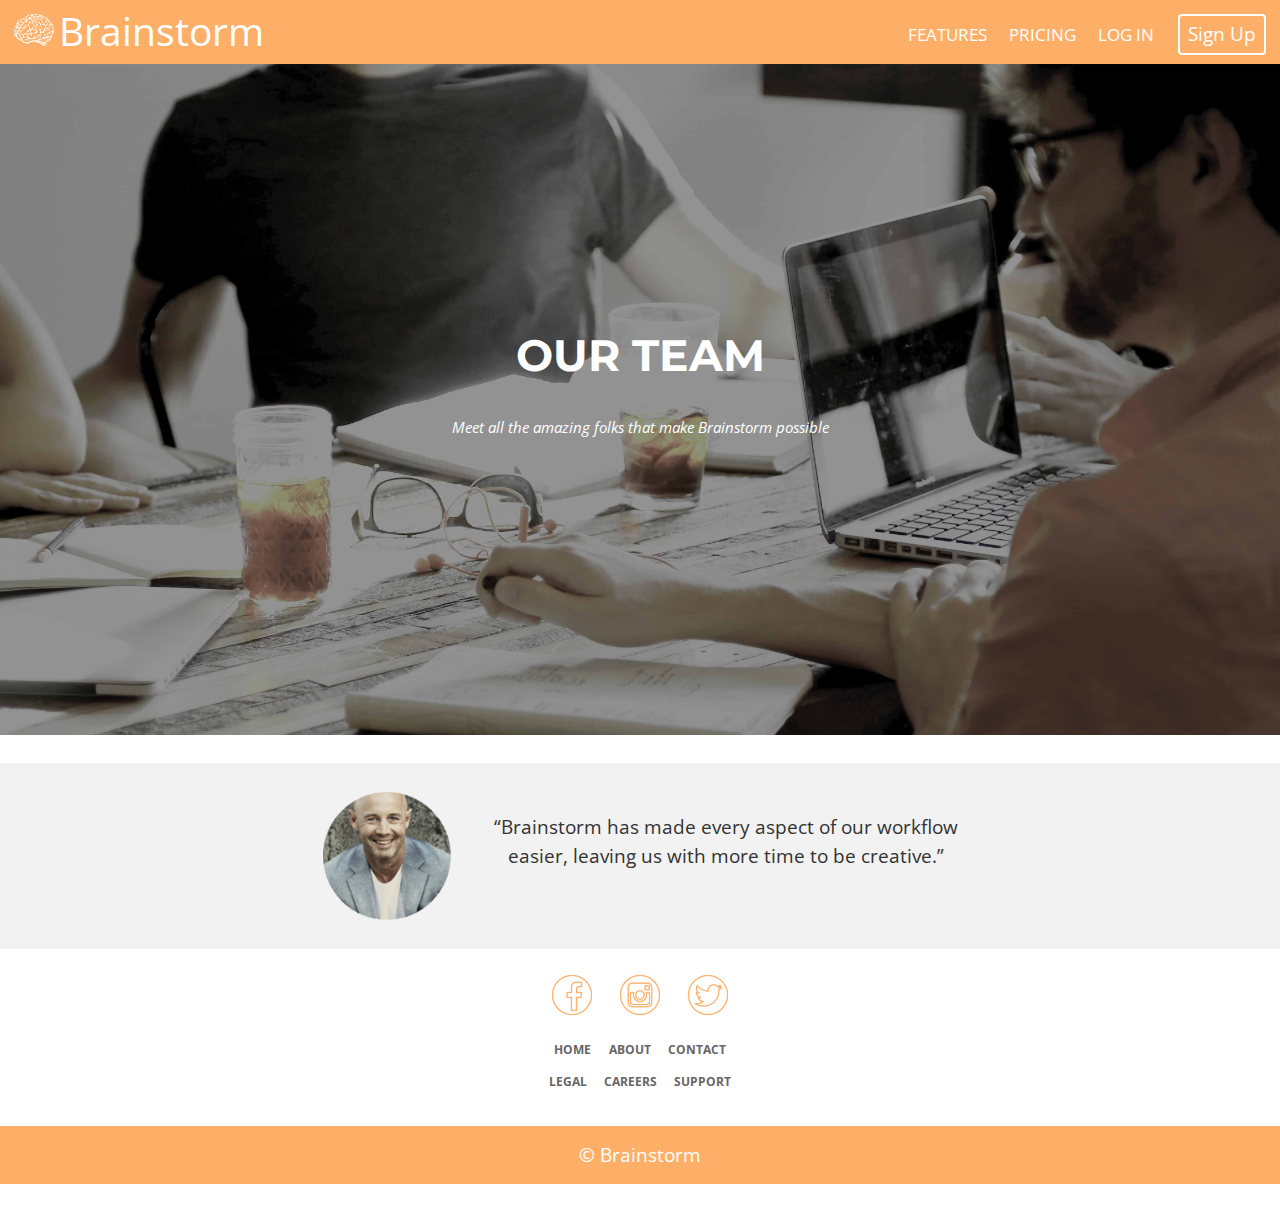
==== about.html @ bc257133 "Figured out the toggle nav finally" ====
<!DOCTYPE html>
<html lang="en-ca">
<head>
  <meta charset="utf-8">
  <title>Our Team</title>
  <meta name="handheldfriendly" content="true">
  <meta name="mobileoptimized" content="240">
  <meta name="viewport" content="width=device-width,initial-scale=1">
  <link href="css/modules.css" rel="stylesheet">
  <link href="css/grid.css" rel="stylesheet">
  <link href="css/type.css" rel="stylesheet">
  <link href="css/main.css" rel="stylesheet">
  <link href="https://fonts.googleapis.com/css?family=Montserrat:700|Open+Sans:400,400i,700" rel="stylesheet">
</head>
<body>

  <header>
    <div class="grid gutter-half headerbar">
      <div class="unit xs-1-2">
        <div class="pad-t-1-2 logowrapper">
          <a href="index.html"><img class="logo" src="images/logo.png" alt=""></a>
        </div>
        <p class="brain zetta pad-b-1-8"><a href="index.html">Brainstorm</a></p>
      </div>
      <div class="unit text-right xs-1-2">
        <nav class="nav-desk pad-t-1-2">
          <ul class="nav list-group-inline">
            <li class="milli"><a class="desk-a" href="tour.html">FEATURES</a></li>
            <li class="milli"><a class="desk-a" href="pricing">PRICING</a></li>
            <li class="milli"><a class="desk-a" href="log-in.html">LOG IN</a></li>
            <li><a class="btn signup-btn" href="sign-up.html">Sign Up</a></li>
          </ul>
        </nav>
        <nav class="nav-mobile">
          <input type="checkbox" class="nav-check" id="nav-check">
          <label class="nav-label pad-t-1-2 pad-b-1-2" for="nav-check">
            <img class="nav-open" src="images/toggle-icon.png" alt="Open Navigation">
            <img class="nav-close" src="images/toggle-close.png" alt="Close Navigation">
          </label>
          <ul class="nav list-group">
            <li class="milli"><a class="mobile-a island-quarter" href="tour.html">FEATURES</a></li>
            <li class="milli"><a class="mobile-a island-quarter" href="pricing.html">PRICING</a></li>
            <li class="milli"><a class="mobile-a island-quarter" href="about.html">ABOUT</a></li>
            <li class="milli"><a class="mobile-a island-quarter" href="sign-up.html">Sign Up</a></li>
          </ul>
        </nav>
      </div>
    </div>
    <div class="push relative">
      <img class="img-1 img-flex" src="images/banner-xsmall.jpg" alt="">
      <img class="img-2 img-flex" src="images/banner-small.jpg" alt="">
      <img class="img-3 img-flex" src="images/banner-medium.jpg" alt="">
      <img class="img-4 img-flex" src="images/banner-large.jpg" alt="">
      <img class="img-5 img-flex" src="images/banner-xlarge.jpg" alt="">
      <div class="absolute pin-c text-center">
        <h1 class="yotta">OUR TEAM</h1>
        <p class="micro value italic">Meet all the amazing folks that make Brainstorm possible</p>
      </div>
    </div>
  </header>

  <main class="grid grid- gutter">
  </main>

  <section>
    <div class="max-length push-half grid grid-middle">
      <div class="island text-center unit xs-1 s-1 m-1-4 l-1-4 xl-1-4">
        <i class="icon i-128"><img src="images/person-review-1.png" alt=""></i>
      </div>
      <div class="island-half text-center unit xs-1 s-1 m-3-4 l-3-4 xl-3-4">
        <p>“Brainstorm has made every aspect of our workflow easier, leaving us with more time to be creative.”</p>
      </div>
    </div>
  </section>

  <footer class="text-center">
    <div>
      <ul class="footer list-group-inline">
        <li>
          <a href="#"><img class="social" src="images/social-facebook.png" alt="Facebook"></a>
        </li>
        <li>
          <a href="#"><img class="social" src="images/social-instagram.png" alt="Instagram"></a>
        </li>
        <li>
          <a href="#"><img class="social" src="images/social-twitter.png" alt="Twitter"></a>
        </li>
      </ul>
    </div>
    <div class="push">
      <nav>
        <div class="text-center">
          <ul class="footer-nav list-group-inline">
            <li class="island-quarter bold">HOME</li>
            <li class="island-quarter bold">ABOUT</li>
            <li class="island-quarter bold">CONTACT</li>
          </ul>
        </div>
        <div class="text-center">
          <ul class="footer-nav list-group-inline">
            <li class="island-quarter bold">LEGAL</li>
            <li class="island-quarter bold">CAREERS</li>
            <li class="island-quarter bold">SUPPORT</li>
          </ul>
        </div>
      </nav>
    </div>
    <div class="footerbar">
      <p class="island-half text-center">© Brainstorm</p>
    </div>
  </footer>

</body>
</html>
---- css/modules.css ----
/*
 * Modulifier || Code released under the UNLICENSE
 * Code under other copyrights & licenses listed below.
 * https://modulifier.web-dev.tools/#responsive;images;list-group;embed;media-object;icons;hidden;positioning;nice-lists;forms;buttons;accessibility;print
 */

@-moz-viewport { width: device-width; scale: 1; }
@-ms-viewport { width: device-width; scale: 1; }
@-o-viewport { width: device-width; scale: 1; }
@-webkit-viewport { width: device-width; scale: 1; }
@viewport { width: device-width; scale: 1; }

html {
  box-sizing: border-box;
  -moz-text-size-adjust: 100%;
  -ms-text-size-adjust: 100%;
  -webkit-text-size-adjust: 100%;
  text-size-adjust: 100%;
}

*, *::before, *::after {
  box-sizing: inherit;
}

body {
  margin: 0;
}

article,
aside,
details,
figcaption,
figure,
footer,
header,
main,
menu,
nav,
section,
summary {
  display: block;
}

audio,
canvas,
progress,
video {
  display: inline-block;
  vertical-align: baseline;
}

template {
  display: none;
}

details {
  cursor: pointer;
}

audio:not([controls]) {
  display: none;
  height: 0;
}

a,
area,
button,
input,
label,
select,
textarea,
[tabindex] {
  -ms-touch-action: manipulation;
  touch-action: manipulation;
}

img {
  border: 0;
}

.img-flex {
  display: block;
  width: 100%;
}

svg {
  fill: currentColor;
}

svg:not(:root) {
  overflow: hidden;
}

svg.img-flex {
  width: 100%;
  height: 100%;
}

.image-replacement, .ir {
  overflow: hidden;
  direction: ltr;
  text-align: left;
  text-indent: 100%;
  white-space: nowrap;
}

.list-group, .list-group-inline, .list-group--inline {
  padding-left: 0;
  list-style-type: none;
}

.list-group > dd {
  margin-left: 0;
}

.list-group-inline::before,
.list-group-inline::after,
.list-group--inline::before,
.list-group--inline::after {
  content: "";
  display: table;
}

.list-group-inline::after,
.list-group--inline::after {
  clear: both;
}

.list-group-inline > li,
.list-group--inline > li {
  display: inline-block;
}

.list-group-inline > dt,
.list-group--inline > dt {
  clear: left;
  float: left;
  width: 11em;
}

.list-group-inline > dd,
.list-group--inline > dd {
  float: left;
  min-width: 12em;
}

.embed {
  margin-left: 0;
  margin-right: 0;
  overflow: hidden;
  position: relative;
  width: 100%;
}

.embed-1by1, .embed--1by1 {
  padding-top: 100%; /* Square */
}

.embed-4by3, .embed--4by3 {
  padding-top: 75%; /* Traditional TV/computer screens */
}

.embed-iso216, .embed--iso216 {
  padding-top: 70.92%; /* A-standard paper sizes */
}

.embed-3by2, .embed--3by2 {
  padding-top: 66.6%; /* Classic 35 mm film & most digital photos, landscape */
}

.embed-2by3, .embed--2by3 {
  padding-top: 150%; /* Classic 35 mm film & most digital photos, portrait */
}

.embed-golden, .embed--golden {
  padding-top: 61.8%; /* The Golden Ratio */
}

.embed-16by9, .embed--16by9 {
  padding-top: 56.25%; /* HD TV */
}

.embed-185by100, .embed--185by100 {
  padding-top: 54.05%; /* Common widescreen cinema */
}

.embed-24by10, .embed--24by10 {
  padding-top: 41.667%; /* Widescreen cinema: 2.4:1 */
}

.embed-3by1, .embed--3by1 {
  padding-top: 33.3333%; /* Panorama photos */
}

.embed-4by1, .embed--4by1 {
  padding-top: 25%; /* Polyvision */
}

.embed-5by1, .embed--5by1 {
  padding-top: 20%; /* Really wide... */
}

.embed-item, .to__item {
  min-height: 100%;
  left: 0;
  position: absolute;
  top: 0;
  width: 100%;
}

.media {
  overflow: hidden;
}

.media-img, .media__img {
  float: left;
}

.media-img-reversed, .media__img--reversed {
  float: right;
}

.media-img-stacked, .media__img--stacked {
  float: none;
}

.media-body, .media__body {
  overflow: hidden;
  min-width: 12em; /* Slightly less than 200px, responsiveness built in */
}

.icon {
  display: inline-block;
  position: relative;
  background: transparent none no-repeat center center;
  background-size: contain;
  vertical-align: middle;
}

.i-16, .i--16 {
  height: 16px;
  width: 16px;
}

.i-18, .i--18 {
  height: 18px;
  width: 18px;
}

.i-24, .i--24 {
  height: 24px;
  width: 24px;
}

.i-32, .i--32 {
  height: 32px;
  width: 32px;
}

.i-48, .i--48 {
  height: 48px;
  width: 48px;
}

.i-64, .i--64 {
  height: 64px;
  width: 64px;
}

.i-96, .i--96 {
  height: 96px;
  width: 96px;
}

.i-128, .i--128 {
  height: 128px;
  width: 128px;
}

.i-192, .i--192 {
  height: 192px;
  width: 192px;
}

.i-256, .i--256 {
  height: 256px;
  width: 256px;
}

.icon img,
.icon svg {
  left: 0;
  height: 100%;
  position: absolute;
  top: 0;
  width: 100%;
  fill: currentColor;
}

.icon-label {
  vertical-align: middle;
}

.icon-link,
.icon-link:focus,
.icon-link:hover {
  text-decoration: none;
}

[hidden], .hidden {
  /* stylelint-disable declaration-no-important */
  display: none !important;
  visibility: hidden !important;
  /* stylelint-enable */
}

.visually-hidden {
  height: 1px;
  margin: -1px;
  overflow: hidden;
  padding: 0;
  position: absolute;
  width: 1px;
  border: 0;
  clip: rect(0 0 0 0);
}

.visually-hidden.focusable:active, .visually-hidden.focusable:focus {
  height: auto;
  margin: 0;
  overflow: visible;
  position: static;
  width: auto;
  clip: auto;
}

.invisible {
  visibility: hidden;
}

.chop,
.crop {
  overflow: hidden;
}

.truncate {
  max-width: 100%;
  overflow: hidden;
  width: 100%;
  text-overflow: ellipsis;
  white-space: nowrap;
}

.scrollable {
  max-width: 100%;
  overflow-x: auto;
  overflow-y: hidden;
  -webkit-overflow-scrolling: touch;
}

.clearfix::after {
  content: " ";
  display: block;
  clear: both;
}

.left {
  float: left;
}

.right {
  float: right;
}

.center-text,
.center-flow {
  text-align: center;
}

.center-block {
  margin-left: auto;
  margin-right: auto;
}

.no-auto-margins,
.not-centered {
  margin-left: 0;
  margin-right: 0;
}

.center-content,
.center-content-vertical,
.center-contents,
.center-contents-vertical {
  display: -webkit-flex;
  display: -ms-flexbox;
  display: flex;
  -webkit-justify-content: center;
  -ms-flex-pack: center;
  justify-content: center;
  -webkit-align-items: center;
  -ms-flex-align: center;
  align-items: center;
  -webkit-align-content: center;
  -ms-flex-line-pack: center;
  align-content: center;
  -webkit-flex-direction: column wrap;
  -ms-flex-direction: column wrap;
  flex-flow: column wrap;
}

.center-content-horizontal,
.center-contents-horizontal {
  display: -webkit-flex;
  display: -ms-flexbox;
  display: flex;
  -webkit-justify-content: center;
  -ms-flex-pack: center;
  justify-content: center;
  -webkit-align-items: center;
  -ms-flex-align: center;
  align-items: center;
  -webkit-align-content: center;
  -ms-flex-line-pack: center;
  align-content: center;
  -webkit-flex-direction: row wrap;
  -ms-flex-direction: row wrap;
  flex-flow: row wrap;
}

.inline {
  display: inline;
}

.block {
  display: block;
}

.inline-block, .ib {
  display: inline-block;
}

.valign-top {
  vertical-align: top;
}

.valign-bottom {
  vertical-align: bottom;
}

.valign-middle {
  vertical-align: middle;
}

.fixed {
  position: fixed;
}

.relative {
  position: relative;
}

[class*="pin-"],
.absolute {
  position: absolute;
}

.static {
  position: static;
}

.zindex-1 {
  z-index: 1;
}

.zindex-2 {
  z-index: 2;
}

.zindex-3 {
  z-index: 3;
}

.zindex-1000 {
  z-index: 1000;
}

.pin-top-left,
.pin-left-top,
.pin-tl,
.pin-lt {
  top: 0;
  left: 0;
}

.pin-top-right,
.pin-right-top,
.pin-tr,
.pin-rt {
  top: 0;
  right: 0;
}

.pin-bottom-left,
.pin-left-bottom,
.pin-bl,
.pin-lb {
  bottom: 0;
  left: 0;
}

.pin-bottom-right,
.pin-right-bottom,
.pin-br,
.pin-rb {
  bottom: 0;
  right: 0;
}

.pin-top-center,
.pin-center-top,
.pin-tc,
.pin-ct {
  left: 50%;
  top: 0;
  transform: translateX(-50%);
}

.pin-bottom-center,
.pin-center-bottom,
.pin-bc,
.pin-cb {
  bottom: 0;
  left: 50%;
  transform: translateX(-50%);
}

.pin-center-left,
.pin-left-center,
.pin-cl,
.pin-lc {
  left: 0;
  top: 50%;
  transform: translateY(-50%);
}

.pin-center-right,
.pin-right-center,
.pin-cr,
.pin-rc {
  right: 0;
  top: 50%;
  transform: translateY(-50%);
}

.pin-center, .pin-c {
  left: 50%;
  top: 50%;
  transform: translate(-50%, -50%);
}

.width-quarter, .w-1-4 {
  width: 25%;
}

.width-half, .w-1-2 {
  width: 50%;
}

.width-full, .w-1 {
  width: 100%;
}

.height-quarter, .h-1-4 {
  height: 25%;
}

.height-half, .h-1-2 {
  height: 50%;
}

.height-full, .h-1 {
  height: 100%;
}

ul {
  list-style-type: none;
}

ul > li::before {
  content: "·";
  float: left;
  margin-left: -1.6em;
  width: 1.3em;
  text-align: right;
}

ol {
  counter-reset: ol-simple-numbers;
  list-style-type: none;
}

ol > li::before {
  float: left;
  margin-left: -1.6em;
  width: 1.3em;
  counter-increment: ol-simple-numbers;
  content: counter(ol-simple-numbers);
  text-align: right;
}

.list-group > li::before,
.list-group-inline > li::before,
.list-group--inline > li::before {
  content: none;
}

/* stylelint-disable no-descending-specificity */

/*
 * (c) Nicolas Gallagher and Jonathan Neal of Normalize.css || MIT License
 *     https://necolas.github.io/normalize.css/
 */

button,
input,
optgroup,
select,
textarea {
  color: inherit;
  font: inherit;
  margin: 0;
}

button,
input {
  overflow: visible;
}

button,
select {
  text-transform: none;
}

button,
html [type="button"],
[type="reset"],
[type="submit"] {
  -webkit-appearance: button;
  cursor: pointer;
}

button[disabled],
html input[disabled] {
  cursor: default;
}

button::-moz-focus-inner,
input::-moz-focus-inner {
  border: 0;
  padding: 0;
}

[type="checkbox"],
[type="radio"] {
  opacity: 0;
  position: absolute;
  height: 1px;
  width: 1px;
}

[type="number"]::-webkit-inner-spin-button,
[type="number"]::-webkit-outer-spin-button {
  height: auto;
}

[type="search"]::-webkit-search-cancel-button,
[type="search"]::-webkit-search-decoration {
  -webkit-appearance: none;
}

fieldset {
  padding-left: 0;
  padding-right: 0;

  border: 0;
  border-top: 2px solid #666;
}

legend {
  color: inherit;
  display: table;
  max-width: 100%;
  padding: 0 .3em 0 0;
  white-space: normal;

  border: 0;

  font-weight: bold;
}

optgroup {
  font-weight: bold;
}

::-webkit-input-placeholder {
  color: inherit;
  opacity: .54;
}

::-webkit-file-upload-button {
  -webkit-appearance: button;
  font: inherit;
}

/* End Normalize.css code */

label,
.label-block {
  display: block;
  cursor: pointer;
}

[type="checkbox"] + label,
[type="radio"] + label,
.label-inline {
  display: inline-block;
}

input:not([type]),
[type="text"],
[type="number"],
[type="search"],
[type="url"],
[type="email"],
[type="password"],
[type="tel"],
[type="datetime-local"],
[type="month"],
[type="week"],
[type="date"],
[type="time"],
[type="range"],
select,
textarea {
  -moz-appearance: none;
  -webkit-appearance: none;
  appearance: none;
}

input,
textarea {
  display: block;
  width: 100%;

  background-color: #fff;
  border: 2px solid #666;
  border-radius: 0;

  vertical-align: middle;
}

label {
  vertical-align: middle;
}

textarea {
  max-width: 100%;
  min-height: 4em;
  overflow: auto;
}

[type="color"] {
  display: inline-block;
  width: 2em;
}

select {
  display: block;
  width: 100%;

  background-image: url("data:image/svg+xml,%3Csvg xmlns='http://www.w3.org/2000/svg' width='256' height='256' viewBox='0 0 256 256'%3E%3Cpath fill='none' stroke='%23000' stroke-miterlimit='10' stroke-width='70' d='M36.3 82.1l91.9 91.8 91.5-91.8'/%3E%3C/svg%3E");
  background-repeat: no-repeat;
  background-position: calc(100% - .4em) center;
  background-size: 18px auto;
  background-color: #fff;
  border: 2px solid #666;
  border-radius: 0;
}

[type="checkbox"] + label::before {
  content: " ";
  display: inline-block;
  height: 1.8em;
  margin-right: .3em;
  position: relative;
  vertical-align: middle;
  top: -.1em;
  width: 1.8em;

  background-color: #fff;
  background-size: cover;
  border: 2px solid #666;

  line-height: inherit;
}

[type="checkbox"]:checked + label::before {
  background-image: url("data:image/svg+xml,%3Csvg xmlns='http://www.w3.org/2000/svg' width='256' height='256' viewBox='0 0 256 256'%3E%3Cpath fill='none' stroke='%23000' stroke-miterlimit='10' stroke-width='50' d='M49.9 130.1l50.8 50.7L206.1 75.2'/%3E%3C/svg%3E");
}

[type="checkbox"]:focus + label::before {
  outline: 3px solid #000;
  z-index: 1000;
}

[type="radio"] + label::before {
  content: " ";
  display: inline-block;
  height: 1.8em;
  margin-right: .3em;
  position: relative;
  vertical-align: middle;
  top: -.1em;
  width: 1.8em;

  background-color: #fff;
  background-size: cover;
  border: 2px solid #666;
  border-radius: 50%;

  line-height: inherit;
}

[type="radio"]:checked + label::before {
  background-image: url("data:image/svg+xml,%3Csvg xmlns='http://www.w3.org/2000/svg' width='256' height='256' viewBox='0 0 256 256'%3E%3Ccircle cx='128' cy='128' r='70.4'/%3E%3C/svg%3E");
}

[type="radio"]:focus + label::before,
[type="radio"] + label:focus::before {
  box-shadow: 0 0 0 3px #000;
  z-index: 1000;
}

[type="range"] {
  border: 0;
  background-color: #fff;
}

[type="range"]::-webkit-slider-runnable-track {
  height: 6px;

  -webkit-appearance: none;
  appearance: none;
  background-color: #ccc;
  border: 0;
  border-radius: 3px;
}

[type="range"]:active::-webkit-slider-runnable-track {
  background-color: #ccc;
}

[type="range"]::-moz-range-track {
  height: 6px;

  -moz-appearance: none;
  appearance: none;
  background-color: #ccc;
  border: 0;
  border-radius: 3px;
}

[type="range"]:active::-moz-range-track {
  background-color: #ccc;
}

[type="range"]::-ms-track {
  height: 6px;

  -ms-appearance: none;
  appearance: none;
  background-color: #ccc;
  border: 0;
  border-radius: 3px;
}

[type="range"]:active::-ms-track {
  background-color: #ccc;
}

[type="range"]::-webkit-slider-thumb {
  margin-top: -4px;
  height: 16px;
  width: 16px;

  -webkit-appearance: none;
  appearance: none;
  background-color: #000;
  border: none;
  border-radius: 50%;
}

[type="range"]:hover::-webkit-slider-thumb {
  background-color: #000;
}

[type="range"]:active::-webkit-slider-thumb {
  background-color: #000;
}

[type="range"]::-moz-range-thumb {
  margin-top: -4px;
  height: 16px;
  width: 16px;

  -webkit-appearance: none;
  appearance: none;
  background-color: #000;
  border: none;
  border-radius: 50%;
}

[type="range"]:hover::-moz-range-thumb {
  background-color: #000;
}

[type="range"]:active::-moz-range-thumb {
  background-color: #000;
}

[type="range"]::-ms-thumb {
  margin-top: -4px;
  height: 16px;
  width: 16px;

  -webkit-appearance: none;
  appearance: none;
  background-color: #000;
  border: none;
  border-radius: 50%;
}

[type="range"]:hover::-ms-thumb {
  background-color: #000;
}

[type="range"]:active::-ms-thumb {
  background-color: #000;
}

[type="checkbox"].hide-custom-input + label::before,
[type="checkbox"] + .hide-custom-input::before,
[type="radio"].hide-custom-input + label::before,
[type="radio"] + .hide-custom-input::before {
  content: none;
  display: none;
}

/* stylelint-enable */

.link-box {
  display: block;
  text-decoration: none;
}

button,
.btn {
  cursor: pointer;
  display: inline-block;
  margin: 0;
  overflow: visible;
  padding: .375em .75em .42em;
  -webkit-appearance: none;
  -moz-appearance: none;
  appearance: none;
  background-color: #333;
  border-radius: 4px;
  border: 3px solid #333;
  color: #fff;
  font: inherit;
  text-decoration: none;
  text-transform: none;
}

button::-moz-focus-inner {
  border: 0;
  padding: 0;
}

button:focus,
button:hover,
.btn:focus,
.btn:hover {
  background-color: #000;
  border-color: #000;
  color: #fff;
}

button[disabled] {
  cursor: default;
}

.btn-light, .btn--light {
  background-color: #e2e2e2;
  border-color: #e2e2e2;
  color: #000;
}

.btn-light:focus,
.btn-light:hover,
.btn--light:focus,
.btn--light:hover {
  background-color: #666;
  border-color: #666;
  color: #fff;
}

.btn-ghost,
.btn--ghost {
  background-color: transparent;
  border-color: #333;
  color: #000;
}

.btn-ghost:focus,
.btn-ghost:hover,
.btn--ghost:focus,
.btn--ghost:hover {
  background-color: #e2e2e2;
  border-color: #000;
  color: #000;
}

.btn-link {
  display: inline;
  padding: 0;
  background-color: transparent;
  border-radius: 0;
  border: 0;
  color: inherit;
}

.btn-link:focus,
.btn-link:hover {
  background-color: transparent;
  color: inherit;
}

a:hover, a:active {
  outline: none;
}

a:focus,
[tabindex="0"]:focus,
details:focus,
summary:focus,
input:focus,
textarea:focus,
button:focus,
select:focus {
  outline: 3px solid #000;
  outline-offset: 0;
}

a:focus, [tabindex="0"]:focus {
  outline-offset: 3px;
}

.skip-links {
  margin: 0;
  padding: 0;
  list-style-type: none;
}

.skip-links > li::before {
  content: none; /* Remove the bullets if nice lists is selected */
}

.skip-links a,
.skip-links button {
  padding: .5em .75em;
  position: absolute;
  top: -10em;
  z-index: 10000; /* To make sure they're always on top */
  background-color: #000;
  border: 0;
  color: #fff;
  font-size: 1.125rem;
  font-weight: bold;
  text-decoration: none;
}

.skip-links a:focus,
.skip-links button:focus {
  outline-offset: 3px;
  top: 0;
}

[aria-busy="true"] {
  cursor: progress;
}

[aria-controls] {
  cursor: pointer;
}

[aria-disabled] {
  cursor: default;
}

.print-only {
  display: none;
  visibility: hidden;
}

@media print {

  .no-print {
    display: none;
    visibility: hidden;
  }

  .print-only {
    display: block;
    visibility: visible;
  }

  /*
   * (c) HTML5 Boilerplate || MIT License
   *     https://html5boilerplate.com/
   */

  /* stylelint-disable declaration-no-important */

  *, *::before, *::after, *::first-letter, *::first-line {
    background: none transparent !important;
    color: #000 !important;
    box-shadow: none !important;
    text-shadow: none !important;
  }

  /* stylelint-enable */

  a, a:visited {
    text-decoration: underline;
  }

  a[href]::after {
    content: " (" attr(href) ")";
  }

  abbr[title]::after {
    content: " (" attr(title) ")";
  }

  a[href^="#"]::after,
  a[href^="javascript:"]::after {
    content: "";
  }

  pre, blockquote {
    page-break-inside: avoid;
  }

  thead {
    display: table-header-group;
  }

  tr, img {
    page-break-inside: avoid;
  }

  p, h1, h2, h3, h4, h5, h6 {
    orphans: 3;
    widows: 3;
  }

  h1, h2, h3, h4, h5, h6 {
    page-break-after: avoid;
  }

  /* End HTML5 Boilerplate code */
}
---- css/grid.css ----
/*
  Gridifier || Code released under the UNLICENSE
  https://gridifier.web-dev.tools/#xs,4,0,0,0;s,4,25,0,0;m,4,38,1,1;l,4,60,1,1;xl,4,6020,1,1
*/

.grid {
  margin: 0;
  padding: 0;
  letter-spacing: -.31em;
  text-rendering: optimizeSpeed;
  display: -webkit-flex;
  display: -ms-flexbox;
  display: flex;
  -webkit-flex-flow: row wrap;
  -ms-flex-flow: row wrap;
  flex-flow: row wrap;
}

.grid-bottom {
  -webkit-align-items: flex-end;
  -ms-align-items: flex-end;
  align-items: flex-end;
}

.grid-middle {
  -webkit-align-items: center;
  -ms-align-items: center;
  align-items: center;
}

.grid-stretch {
  -webkit-align-items: stretch;
  -ms-align-items: stretch;
  align-items: stretch;
}

.opera-only :-o-prefocus,
.grid {
  word-spacing: -.43em;
}

.unit {
  letter-spacing: normal;
  text-rendering: auto;
  vertical-align: top;
  word-spacing: normal;
  display: inline-block;
  visibility: visible;
}

.grid-bottom .unit {
  vertical-align: bottom;
}

.grid-middle .unit {
  vertical-align: middle;
}

[class*="unit-push-"],
[class*="unit-pull-"] {
  position: relative;
}

.unit-xs-hidden {
  display: none;
  visibility: hidden;
}

.unit-xs-centered {
  margin: 0 auto;
}

.unit-xs-1,
.xs-1 {
  display: block;
  visibility: visible;
  width: 100%;
}

.unit-xs-1-2,
.xs-1-2 {
  width: 50%;
}

.unit-xs-1-3,
.xs-1-3 {
  width: 33.3333%;
}

.unit-xs-2-3,
.xs-2-3 {
  width: 66.6667%;
}

.unit-xs-1-4,
.xs-1-4 {
  width: 25%;
}

.unit-xs-3-4,
.xs-3-4 {
  width: 75%;
}

.unit-xs-1-2,
.xs-1-2,
.unit-xs-1-3,
.xs-1-3,
.unit-xs-2-3,
.xs-2-3,
.unit-xs-1-4,
.xs-1-4,
.unit-xs-3-4,
.xs-3-4 {
  display: inline-block;
  visibility: visible;
}

@media only screen and (min-width: 25em) {

  .unit-s-hidden {
    display: none;
    visibility: hidden;
  }

  .unit-s-centered {
    margin: 0 auto;
  }

  .unit-s-1,
  .s-1 {
    display: block;
    visibility: visible;
    width: 100%;
  }

  .unit-s-1-2,
  .s-1-2 {
    width: 50%;
  }

  .unit-s-1-3,
  .s-1-3 {
    width: 33.3333%;
  }

  .unit-s-2-3,
  .s-2-3 {
    width: 66.6667%;
  }

  .unit-s-1-4,
  .s-1-4 {
    width: 25%;
  }

  .unit-s-3-4,
  .s-3-4 {
    width: 75%;
  }

  .unit-s-1-2,
  .s-1-2,
  .unit-s-1-3,
  .s-1-3,
  .unit-s-2-3,
  .s-2-3,
  .unit-s-1-4,
  .s-1-4,
  .unit-s-3-4,
  .s-3-4 {
    display: inline-block;
    visibility: visible;
  }

}

@media only screen and (min-width: 38em) {

  .unit-m-hidden {
    display: none;
    visibility: hidden;
  }

  .unit-m-centered {
    margin: 0 auto;
  }

  .unit-m-1,
  .m-1 {
    display: block;
    visibility: visible;
    width: 100%;
  }

  .unit-offset-m-0 {
    margin-left: 0;
  }

  .unit-push-m-0,
  .unit-pull-m-0 {
    left: 0;
  }

  .unit-m-1-2,
  .m-1-2 {
    width: 50%;
  }

  .unit-offset-m-1-2 {
    margin-left: 50%;
  }

  .unit-push-m-1-2 {
    left: 50%;
  }

  .unit-pull-m-1-2 {
    left: -50%;
  }

  .unit-m-1-3,
  .m-1-3 {
    width: 33.3333%;
  }

  .unit-offset-m-1-3 {
    margin-left: 33.3333%;
  }

  .unit-push-m-1-3 {
    left: 33.3333%;
  }

  .unit-pull-m-1-3 {
    left: -33.3333%;
  }

  .unit-m-2-3,
  .m-2-3 {
    width: 66.6667%;
  }

  .unit-offset-m-2-3 {
    margin-left: 66.6667%;
  }

  .unit-push-m-2-3 {
    left: 66.6667%;
  }

  .unit-pull-m-2-3 {
    left: -66.6667%;
  }

  .unit-m-1-4,
  .m-1-4 {
    width: 25%;
  }

  .unit-offset-m-1-4 {
    margin-left: 25%;
  }

  .unit-push-m-1-4 {
    left: 25%;
  }

  .unit-pull-m-1-4 {
    left: -25%;
  }

  .unit-m-3-4,
  .m-3-4 {
    width: 75%;
  }

  .unit-offset-m-3-4 {
    margin-left: 75%;
  }

  .unit-push-m-3-4 {
    left: 75%;
  }

  .unit-pull-m-3-4 {
    left: -75%;
  }

  .unit-m-1-2,
  .m-1-2,
  .unit-m-1-3,
  .m-1-3,
  .unit-m-2-3,
  .m-2-3,
  .unit-m-1-4,
  .m-1-4,
  .unit-m-3-4,
  .m-3-4 {
    display: inline-block;
    visibility: visible;
  }

}

@media only screen and (min-width: 60em) {

  .unit-l-hidden {
    display: none;
    visibility: hidden;
  }

  .unit-l-centered {
    margin: 0 auto;
  }

  .unit-l-1,
  .l-1 {
    display: block;
    visibility: visible;
    width: 100%;
  }

  .unit-offset-l-0 {
    margin-left: 0;
  }

  .unit-push-l-0,
  .unit-pull-l-0 {
    left: 0;
  }

  .unit-l-1-2,
  .l-1-2 {
    width: 50%;
  }

  .unit-offset-l-1-2 {
    margin-left: 50%;
  }

  .unit-push-l-1-2 {
    left: 50%;
  }

  .unit-pull-l-1-2 {
    left: -50%;
  }

  .unit-l-1-3,
  .l-1-3 {
    width: 33.3333%;
  }

  .unit-offset-l-1-3 {
    margin-left: 33.3333%;
  }

  .unit-push-l-1-3 {
    left: 33.3333%;
  }

  .unit-pull-l-1-3 {
    left: -33.3333%;
  }

  .unit-l-2-3,
  .l-2-3 {
    width: 66.6667%;
  }

  .unit-offset-l-2-3 {
    margin-left: 66.6667%;
  }

  .unit-push-l-2-3 {
    left: 66.6667%;
  }

  .unit-pull-l-2-3 {
    left: -66.6667%;
  }

  .unit-l-1-4,
  .l-1-4 {
    width: 25%;
  }

  .unit-offset-l-1-4 {
    margin-left: 25%;
  }

  .unit-push-l-1-4 {
    left: 25%;
  }

  .unit-pull-l-1-4 {
    left: -25%;
  }

  .unit-l-3-4,
  .l-3-4 {
    width: 75%;
  }

  .unit-offset-l-3-4 {
    margin-left: 75%;
  }

  .unit-push-l-3-4 {
    left: 75%;
  }

  .unit-pull-l-3-4 {
    left: -75%;
  }

  .unit-l-1-2,
  .l-1-2,
  .unit-l-1-3,
  .l-1-3,
  .unit-l-2-3,
  .l-2-3,
  .unit-l-1-4,
  .l-1-4,
  .unit-l-3-4,
  .l-3-4 {
    display: inline-block;
    visibility: visible;
  }

}

@media only screen and (min-width: 6020em) {

  .unit-xl-hidden {
    display: none;
    visibility: hidden;
  }

  .unit-xl-centered {
    margin: 0 auto;
  }

  .unit-xl-1,
  .xl-1 {
    display: block;
    visibility: visible;
    width: 100%;
  }

  .unit-offset-xl-0 {
    margin-left: 0;
  }

  .unit-push-xl-0,
  .unit-pull-xl-0 {
    left: 0;
  }

  .unit-xl-1-2,
  .xl-1-2 {
    width: 50%;
  }

  .unit-offset-xl-1-2 {
    margin-left: 50%;
  }

  .unit-push-xl-1-2 {
    left: 50%;
  }

  .unit-pull-xl-1-2 {
    left: -50%;
  }

  .unit-xl-1-3,
  .xl-1-3 {
    width: 33.3333%;
  }

  .unit-offset-xl-1-3 {
    margin-left: 33.3333%;
  }

  .unit-push-xl-1-3 {
    left: 33.3333%;
  }

  .unit-pull-xl-1-3 {
    left: -33.3333%;
  }

  .unit-xl-2-3,
  .xl-2-3 {
    width: 66.6667%;
  }

  .unit-offset-xl-2-3 {
    margin-left: 66.6667%;
  }

  .unit-push-xl-2-3 {
    left: 66.6667%;
  }

  .unit-pull-xl-2-3 {
    left: -66.6667%;
  }

  .unit-xl-1-4,
  .xl-1-4 {
    width: 25%;
  }

  .unit-offset-xl-1-4 {
    margin-left: 25%;
  }

  .unit-push-xl-1-4 {
    left: 25%;
  }

  .unit-pull-xl-1-4 {
    left: -25%;
  }

  .unit-xl-3-4,
  .xl-3-4 {
    width: 75%;
  }

  .unit-offset-xl-3-4 {
    margin-left: 75%;
  }

  .unit-push-xl-3-4 {
    left: 75%;
  }

  .unit-pull-xl-3-4 {
    left: -75%;
  }

  .unit-xl-1-2,
  .xl-1-2,
  .unit-xl-1-3,
  .xl-1-3,
  .unit-xl-2-3,
  .xl-2-3,
  .unit-xl-1-4,
  .xl-1-4,
  .unit-xl-3-4,
  .xl-3-4 {
    display: inline-block;
    visibility: visible;
  }

}

.unit-content-distribute,
.content-distribute {
  display: -ms-flexbox;
  display: -webkit-flex;
  display: flex;
  -ms-flex-direction: column;
  -webkit-flex-direction: column;
  flex-direction: column;
  -ms-flex-pack: justify;
  -webkit-justify-content: space-between;
  justify-content: space-between;
}

.unit-content-center,
.unit-content-center-vertical {
  display: -webkit-flex;
  display: -ms-flexbox;
  display: flex;
  -webkit-justify-content: center;
  -ms-flex-pack: center;
  justify-content: center;
  -webkit-align-items: center;
  -ms-flex-align: center;
  align-items: center;
  -webkit-align-content: center;
  -ms-flex-line-pack: center;
  align-content: center;
  -webkit-flex-direction: column wrap;
  -ms-flex-direction: column wrap;
  flex-flow: column wrap;
}

.unit-content-center-horizontal {
  display: -webkit-flex;
  display: -ms-flexbox;
  display: flex;
  -webkit-justify-content: center;
  -ms-flex-pack: center;
  justify-content: center;
  -webkit-align-items: center;
  -ms-flex-align: center;
  align-items: center;
  -webkit-align-content: center;
  -ms-flex-line-pack: center;
  align-content: center;
  -webkit-flex-direction: row wrap;
  -ms-flex-direction: row wrap;
  flex-flow: row wrap;
}

.content-fill,
.content-stretch {
  -ms-flex-grow: 2;
  -webkit-flex-grow: 2;
  flex-grow: 2;
  max-width: 100%; /* @bugfix: IE 10, 11 */
}

.content-shrink {
  -ms-align-self: center;
  -webkit-align-self: center;
  align-self: center;
}
---- css/type.css ----
/*
  Typografier || Code released under the UNLICENSE
  https://typografier.web-dev.tools/#0,100,1.3,1.067,0;38,110,1.4,1.125,1;60,120,1.5,1.125,1;90,130,1.5,1.125,1
*/

html {
  font-size: 100%;
  line-height: 1.3;
}

a {
  background-color: transparent;
  -webkit-text-decoration-skip: objects;
}

sub,
sup {
  font-size: 75%;
  line-height: 1px;
  position: relative;
  vertical-align: baseline;
}

sup {
  top: -.5em;
}

sub {
  bottom: -.25em;
}

pre,
code,
kbd,
samp {
  font-size: 100%;
}

abbr[title] {
  border-bottom: none;
  text-decoration: underline;
  text-decoration: underline dotted;
}

b,
strong {
  font-weight: bold;
}

dfn,
caption {
  font-style: italic;
}

hr {
  border: 0;
  border-top: 2px solid #000;
  height: 0;
}

table {
  border-collapse: collapse;
  border-spacing: 0;
  width: 100%;
  table-layout: fixed;
}

caption {
  text-align: left;
}

th,
td {
  border-bottom: 1px solid #000;
  text-align: left;
  vertical-align: top;
}

thead th {
  vertical-align: bottom;

  border-bottom-width: 2px;
}

.text-left {
  text-align: left;
}

.text-right {
  text-align: right;
}

.text-center {
  text-align: center;
}

.normal {
  font-weight: normal;
  font-style: normal;
}

.not-bold {
  font-weight: normal;
}

.not-italic {
  font-style: normal;
}

.bold {
  font-weight: bold;
}

.italic {
  font-style: italic;
}

.text-upper {
  text-transform: uppercase;
}

.text-lower {
  text-transform: lowercase;
}

.wrapper {
  margin-left: auto;
  margin-right: auto;
  max-width: 52em;
  width: 100%;
}

.wrapper-no-center {
  max-width: 52em;
  width: 100%;
}

.max-length {
  margin-left: auto;
  margin-right: auto;
  max-width: 36em;
  width: 100%;
}

.max-length-no-center {
  max-width: 36em;
  width: 100%;
}

h1,
h2,
h3,
h4,
h5,
h6,
p,
ul,
ol,
dl,
dd,
figure,
blockquote,
details,
hr,
fieldset,
pre,
table,
caption {
  margin: 0 0 1.3rem;
}

.yotta {
  font-size: 1.5745rem;
  line-height: 2.275rem;
}

.zetta {
  font-size: 1.4757rem;
  line-height: 1.95rem;
}

h1,
.exa {
  font-size: 1.383rem;
  line-height: 1.95rem;
}

h2,
.peta {
  font-size: 1.2962rem;
  line-height: 1.95rem;
}

h3,
.tera {
  font-size: 1.2148rem;
  line-height: 1.625rem;
}

h4,
.giga {
  font-size: 1.1385rem;
  line-height: 1.625rem;
}

h5,
.mega {
  font-size: 1.067rem;
  line-height: 1.625rem;
}

h6,
.kilo,
input,
textarea {
  font-size: 1rem;
  line-height: 1.3rem;
}

small,
.milli {
  font-size: .9372rem;
  line-height: 1.3rem;
}

.micro {
  font-size: .8784rem;
  line-height: 1.3rem;
}

ul {
  padding-left: 1em;
}

ol {
  padding-left: 1.6em;
}

input,
option,
select {
  height: calc(1.3rem + .1625rem + .1625rem);
}

[type="color"] {
  width: calc(1.3rem + .1625rem + .1625rem);
}

[type="checkbox"],
[type="radio"] {
  display: inline-block;
  height: auto;
  width: auto;
}

.push {
  margin-bottom: 1.3rem;
}

.push-none,
.push-0 {
  margin-bottom: 0;
}

.push-double,
.push-2 {
  margin-bottom: 2.6rem;
}

.push-half,
.push-1-2 {
  margin-bottom: .65rem;
}

.push-quarter,
.push-1-4 {
  margin-bottom: .325rem;
}

.push-eighth,
.push-1-8 {
  margin-bottom: .1625rem;
}

.push-right-eighth,
.push-r-1-8 {
  margin-right: .1625rem;
}

.push-right-quarter,
.push-r-1-4 {
  margin-right: .325rem;
}

.push-right-half,
.push-r-1-2 {
  margin-right: .65rem;
}

.push-right,
.push-r {
  margin-right: 1.3rem;
}

.pad-top,
.pad-t {
  padding-top: 1.3rem;
}

.pad-bottom,
.pad-b {
  padding-bottom: 1.3rem;
}

.pad-top-double,
.pad-t-2 {
  padding-top: 2.6rem;
}

.pad-bottom-double,
.pad-b-2 {
  padding-bottom: 2.6rem;
}

.pad-top-half,
.pad-t-1-2 {
  padding-top: .65rem;
}

.pad-bottom-half,
.pad-b-1-2 {
  padding-bottom: .65rem;
}

.pad-top-quarter,
.pad-t-1-4 {
  padding-top: .325rem;
}

.pad-bottom-quarter,
.pad-b-1-4 {
  padding-bottom: .325rem;
}

.pad-top-eighth,
.pad-t-1-8 {
  padding-top: .1625rem;
}

.pad-bottom-eighth,
.pad-b-1-8 {
  padding-bottom: .1625rem;
}

.island {
  padding: 1.3rem;
}

.island-double,
.island-2 {
  padding: 2.6rem;
}

.island-half,
.island-1-2 {
  padding: .65rem;
}

.island-quarter,
.island-1-4,
td,
table th {
  padding: .325rem;
}

.island-eighth,
.island-1-8,
input,
textarea {
  padding: .1625rem;
}

.gutter {
  padding-left: 1.3rem;
  padding-right: 1.3rem;
}

.gutter-double,
.gutter-2 {
  padding-left: 2.6rem;
  padding-right: 2.6rem;
}

.gutter-half,
.gutter-1-2 {
  padding-left: .65rem;
  padding-right: .65rem;
}

.gutter-quarter,
.gutter-1-4,
caption {
  padding-left: .325rem;
  padding-right: .325rem;
}

.gutter-eighth,
.gutter-1-8 {
  padding-left: .1625rem;
  padding-right: .1625rem;
}

select {
  padding: 0 .1625rem;
}

fieldset {
  padding: .325rem 0;

  border: 0;
  border-top: 2px solid #000;
}

legend {
  padding-right: .325rem;
}

@media only screen and (min-width: 38em) {

  html {
    font-size: 110%;
    line-height: 1.4;
  }

  h1,
  h2,
  h3,
  h4,
  h5,
  h6,
  p,
  ul,
  ol,
  dl,
  dd,
  figure,
  blockquote,
  details,
  hr,
  fieldset,
  pre,
  table,
  caption {
    margin: 0 0 1.4rem;
  }

  .yotta {
    font-size: 2.2807rem;
    line-height: 3.15rem;
  }

  .zetta {
    font-size: 2.0273rem;
    line-height: 2.8rem;
  }

  h1,
  .exa {
    font-size: 1.802rem;
    line-height: 2.45rem;
  }

  h2,
  .peta {
    font-size: 1.6018rem;
    line-height: 2.1rem;
  }

  h3,
  .tera {
    font-size: 1.4238rem;
    line-height: 2.1rem;
  }

  h4,
  .giga {
    font-size: 1.2656rem;
    line-height: 1.75rem;
  }

  h5,
  .mega {
    font-size: 1.125rem;
    line-height: 1.75rem;
  }

  h6,
  .kilo,
  input,
  textarea {
    font-size: 1rem;
    line-height: 1.4rem;
  }

  small,
  .milli {
    font-size: .8889rem;
    line-height: 1.4rem;
  }

  .micro {
    font-size: .7901rem;
    line-height: 1.4rem;
  }

  ul,
  ol {
    padding-left: 0;
  }

  ul ul,
  ol ul {
    padding-left: 1em;
  }

  ol ol,
  ul ol {
    padding-left: 1.6em;
  }

  .hang-punc {
    float: left;
    margin-left: -1.4em;
    text-align: right;
    width: 1.3em;
  }

  table {
    margin-left: -.35rem;
    margin-right: -.35rem;
    width: calc(100% + .35rem + .35rem);
  }

  input,
  option,
  select {
    height: calc(1.4rem + .175rem + .175rem);
  }

  [type="color"] {
    width: calc(1.4rem + .175rem + .175rem);
  }

  [type="checkbox"],
  [type="radio"] {
    display: inline-block;
    height: auto;
    width: auto;
  }

  .push {
    margin-bottom: 1.4rem;
  }

  .push-none,
  .push-0 {
    margin-bottom: 0;
  }

  .push-double,
  .push-2 {
    margin-bottom: 2.8rem;
  }

  .push-half,
  .push-1-2 {
    margin-bottom: .7rem;
  }

  .push-quarter,
  .push-1-4 {
    margin-bottom: .35rem;
  }

  .push-eighth,
  .push-1-8 {
    margin-bottom: .175rem;
  }

  .push-right-eighth,
  .push-r-1-8 {
    margin-right: .175rem;
  }

  .push-right-quarter,
  .push-r-1-4 {
    margin-right: .35rem;
  }

  .push-right-half,
  .push-r-1-2 {
    margin-right: .7rem;
  }

  .push-right,
  .push-r {
    margin-right: 1.4rem;
  }

  .pad-top,
  .pad-t {
    padding-top: 1.4rem;
  }

  .pad-bottom,
  .pad-b {
    padding-bottom: 1.4rem;
  }

  .pad-top-double,
  .pad-t-2 {
    padding-top: 2.8rem;
  }

  .pad-bottom-double,
  .pad-b-2 {
    padding-bottom: 2.8rem;
  }

  .pad-top-half,
  .pad-t-1-2 {
    padding-top: .7rem;
  }

  .pad-bottom-half,
  .pad-b-1-2 {
    padding-bottom: .7rem;
  }

  .pad-top-quarter,
  .pad-t-1-4 {
    padding-top: .35rem;
  }

  .pad-bottom-quarter,
  .pad-b-1-4 {
    padding-bottom: .35rem;
  }

  .pad-top-eighth,
  .pad-t-1-8 {
    padding-top: .175rem;
  }

  .pad-bottom-eighth,
  .pad-b-1-8 {
    padding-bottom: .175rem;
  }

  .island {
    padding: 1.4rem;
  }

  .island-double,
  .island-2 {
    padding: 2.8rem;
  }

  .island-half,
  .island-1-2 {
    padding: .7rem;
  }

  .island-quarter,
  .island-1-4,
  td,
  table th {
    padding: .35rem;
  }

  .island-eighth,
  .island-1-8,
  input,
  textarea {
    padding: .175rem;
  }

  .gutter {
    padding-left: 1.4rem;
    padding-right: 1.4rem;
  }

  .gutter-double,
  .gutter-2 {
    padding-left: 2.8rem;
    padding-right: 2.8rem;
  }

  .gutter-half,
  .gutter-1-2 {
    padding-left: .7rem;
    padding-right: .7rem;
  }

  .gutter-quarter,
  .gutter-1-4,
  caption {
    padding-left: .35rem;
    padding-right: .35rem;
  }

  .gutter-eighth,
  .gutter-1-8 {
    padding-left: .175rem;
    padding-right: .175rem;
  }

  select {
    padding: 0 .175rem;
  }

  fieldset {
    padding: .35rem 0;

    border: 0;
    border-top: 2px solid #000;
  }

  legend {
    padding-right: .35rem;
  }

}

@media only screen and (min-width: 60em) {

  html {
    font-size: 120%;
    line-height: 1.5;
  }

  h1,
  h2,
  h3,
  h4,
  h5,
  h6,
  p,
  ul,
  ol,
  dl,
  dd,
  figure,
  blockquote,
  details,
  hr,
  fieldset,
  pre,
  table,
  caption {
    margin: 0 0 1.5rem;
  }

  .yotta {
    font-size: 2.2807rem;
    line-height: 3rem;
  }

  .zetta {
    font-size: 2.0273rem;
    line-height: 3rem;
  }

  h1,
  .exa {
    font-size: 1.802rem;
    line-height: 2.625rem;
  }

  h2,
  .peta {
    font-size: 1.6018rem;
    line-height: 2.25rem;
  }

  h3,
  .tera {
    font-size: 1.4238rem;
    line-height: 1.875rem;
  }

  h4,
  .giga {
    font-size: 1.2656rem;
    line-height: 1.875rem;
  }

  h5,
  .mega {
    font-size: 1.125rem;
    line-height: 1.5rem;
  }

  h6,
  .kilo,
  input,
  textarea {
    font-size: 1rem;
    line-height: 1.5rem;
  }

  small,
  .milli {
    font-size: .8889rem;
    line-height: 1.5rem;
  }

  .micro {
    font-size: .7901rem;
    line-height: 1.5rem;
  }

  ul,
  ol {
    padding-left: 0;
  }

  ul ul,
  ol ul {
    padding-left: 1em;
  }

  ol ol,
  ul ol {
    padding-left: 1.6em;
  }

  .hang-punc {
    float: left;
    margin-left: -1.4em;
    text-align: right;
    width: 1.3em;
  }

  table {
    margin-left: -.375rem;
    margin-right: -.375rem;
    width: calc(100% + .375rem + .375rem);
  }

  input,
  option,
  select {
    height: calc(1.5rem + .1875rem + .1875rem);
  }

  [type="color"] {
    width: calc(1.5rem + .1875rem + .1875rem);
  }

  [type="checkbox"],
  [type="radio"] {
    display: inline-block;
    height: auto;
    width: auto;
  }

  .push {
    margin-bottom: 1.5rem;
  }

  .push-none,
  .push-0 {
    margin-bottom: 0;
  }

  .push-double,
  .push-2 {
    margin-bottom: 3rem;
  }

  .push-half,
  .push-1-2 {
    margin-bottom: .75rem;
  }

  .push-quarter,
  .push-1-4 {
    margin-bottom: .375rem;
  }

  .push-eighth,
  .push-1-8 {
    margin-bottom: .1875rem;
  }

  .push-right-eighth,
  .push-r-1-8 {
    margin-right: .1875rem;
  }

  .push-right-quarter,
  .push-r-1-4 {
    margin-right: .375rem;
  }

  .push-right-half,
  .push-r-1-2 {
    margin-right: .75rem;
  }

  .push-right,
  .push-r {
    margin-right: 1.5rem;
  }

  .pad-top,
  .pad-t {
    padding-top: 1.5rem;
  }

  .pad-bottom,
  .pad-b {
    padding-bottom: 1.5rem;
  }

  .pad-top-double,
  .pad-t-2 {
    padding-top: 3rem;
  }

  .pad-bottom-double,
  .pad-b-2 {
    padding-bottom: 3rem;
  }

  .pad-top-half,
  .pad-t-1-2 {
    padding-top: .75rem;
  }

  .pad-bottom-half,
  .pad-b-1-2 {
    padding-bottom: .75rem;
  }

  .pad-top-quarter,
  .pad-t-1-4 {
    padding-top: .375rem;
  }

  .pad-bottom-quarter,
  .pad-b-1-4 {
    padding-bottom: .375rem;
  }

  .pad-top-eighth,
  .pad-t-1-8 {
    padding-top: .1875rem;
  }

  .pad-bottom-eighth,
  .pad-b-1-8 {
    padding-bottom: .1875rem;
  }

  .island {
    padding: 1.5rem;
  }

  .island-double,
  .island-2 {
    padding: 3rem;
  }

  .island-half,
  .island-1-2 {
    padding: .75rem;
  }

  .island-quarter,
  .island-1-4,
  td,
  table th {
    padding: .375rem;
  }

  .island-eighth,
  .island-1-8,
  input,
  textarea {
    padding: .1875rem;
  }

  .gutter {
    padding-left: 1.5rem;
    padding-right: 1.5rem;
  }

  .gutter-double,
  .gutter-2 {
    padding-left: 3rem;
    padding-right: 3rem;
  }

  .gutter-half,
  .gutter-1-2 {
    padding-left: .75rem;
    padding-right: .75rem;
  }

  .gutter-quarter,
  .gutter-1-4,
  caption {
    padding-left: .375rem;
    padding-right: .375rem;
  }

  .gutter-eighth,
  .gutter-1-8 {
    padding-left: .1875rem;
    padding-right: .1875rem;
  }

  select {
    padding: 0 .1875rem;
  }

  fieldset {
    padding: .375rem 0;

    border: 0;
    border-top: 2px solid #000;
  }

  legend {
    padding-right: .375rem;
  }

}

@media only screen and (min-width: 90em) {

  html {
    font-size: 130%;
    line-height: 1.5;
  }

  h1,
  h2,
  h3,
  h4,
  h5,
  h6,
  p,
  ul,
  ol,
  dl,
  dd,
  figure,
  blockquote,
  details,
  hr,
  fieldset,
  pre,
  table,
  caption {
    margin: 0 0 1.5rem;
  }

  .yotta {
    font-size: 2.2807rem;
    line-height: 3rem;
  }

  .zetta {
    font-size: 2.0273rem;
    line-height: 3rem;
  }

  h1,
  .exa {
    font-size: 1.802rem;
    line-height: 2.625rem;
  }

  h2,
  .peta {
    font-size: 1.6018rem;
    line-height: 2.25rem;
  }

  h3,
  .tera {
    font-size: 1.4238rem;
    line-height: 1.875rem;
  }

  h4,
  .giga {
    font-size: 1.2656rem;
    line-height: 1.875rem;
  }

  h5,
  .mega {
    font-size: 1.125rem;
    line-height: 1.5rem;
  }

  h6,
  .kilo,
  input,
  textarea {
    font-size: 1rem;
    line-height: 1.5rem;
  }

  small,
  .milli {
    font-size: .8889rem;
    line-height: 1.5rem;
  }

  .micro {
    font-size: .7901rem;
    line-height: 1.5rem;
  }

  ul,
  ol {
    padding-left: 0;
  }

  ul ul,
  ol ul {
    padding-left: 1em;
  }

  ol ol,
  ul ol {
    padding-left: 1.6em;
  }

  .hang-punc {
    float: left;
    margin-left: -1.4em;
    text-align: right;
    width: 1.3em;
  }

  table {
    margin-left: -.375rem;
    margin-right: -.375rem;
    width: calc(100% + .375rem + .375rem);
  }

  input,
  option,
  select {
    height: calc(1.5rem + .1875rem + .1875rem);
  }

  [type="color"] {
    width: calc(1.5rem + .1875rem + .1875rem);
  }

  [type="checkbox"],
  [type="radio"] {
    display: inline-block;
    height: auto;
    width: auto;
  }

  .push {
    margin-bottom: 1.5rem;
  }

  .push-none,
  .push-0 {
    margin-bottom: 0;
  }

  .push-double,
  .push-2 {
    margin-bottom: 3rem;
  }

  .push-half,
  .push-1-2 {
    margin-bottom: .75rem;
  }

  .push-quarter,
  .push-1-4 {
    margin-bottom: .375rem;
  }

  .push-eighth,
  .push-1-8 {
    margin-bottom: .1875rem;
  }

  .push-right-eighth,
  .push-r-1-8 {
    margin-right: .1875rem;
  }

  .push-right-quarter,
  .push-r-1-4 {
    margin-right: .375rem;
  }

  .push-right-half,
  .push-r-1-2 {
    margin-right: .75rem;
  }

  .push-right,
  .push-r {
    margin-right: 1.5rem;
  }

  .pad-top,
  .pad-t {
    padding-top: 1.5rem;
  }

  .pad-bottom,
  .pad-b {
    padding-bottom: 1.5rem;
  }

  .pad-top-double,
  .pad-t-2 {
    padding-top: 3rem;
  }

  .pad-bottom-double,
  .pad-b-2 {
    padding-bottom: 3rem;
  }

  .pad-top-half,
  .pad-t-1-2 {
    padding-top: .75rem;
  }

  .pad-bottom-half,
  .pad-b-1-2 {
    padding-bottom: .75rem;
  }

  .pad-top-quarter,
  .pad-t-1-4 {
    padding-top: .375rem;
  }

  .pad-bottom-quarter,
  .pad-b-1-4 {
    padding-bottom: .375rem;
  }

  .pad-top-eighth,
  .pad-t-1-8 {
    padding-top: .1875rem;
  }

  .pad-bottom-eighth,
  .pad-b-1-8 {
    padding-bottom: .1875rem;
  }

  .island {
    padding: 1.5rem;
  }

  .island-double,
  .island-2 {
    padding: 3rem;
  }

  .island-half,
  .island-1-2 {
    padding: .75rem;
  }

  .island-quarter,
  .island-1-4,
  td,
  table th {
    padding: .375rem;
  }

  .island-eighth,
  .island-1-8,
  input,
  textarea {
    padding: .1875rem;
  }

  .gutter {
    padding-left: 1.5rem;
    padding-right: 1.5rem;
  }

  .gutter-double,
  .gutter-2 {
    padding-left: 3rem;
    padding-right: 3rem;
  }

  .gutter-half,
  .gutter-1-2 {
    padding-left: .75rem;
    padding-right: .75rem;
  }

  .gutter-quarter,
  .gutter-1-4,
  caption {
    padding-left: .375rem;
    padding-right: .375rem;
  }

  .gutter-eighth,
  .gutter-1-8 {
    padding-left: .1875rem;
    padding-right: .1875rem;
  }

  select {
    padding: 0 .1875rem;
  }

  fieldset {
    padding: .375rem 0;

    border: 0;
    border-top: 2px solid #000;
  }

  legend {
    padding-right: .375rem;
  }

}
---- css/main.css ----
html {
  font-family: "Open Sans", sans-serif;
  color: #333;
}

a {
  text-decoration: none;
  color: #fff;
}

.desk-a {
  margin-left: 1em;
}

.mobile-a {
  display: block;
  text-align: center;
  color: #666;
  background-color: #f2f2f2;
  padding: .5em 2em;
}

.mobile-a:hover {
  background-color: #999;
color: #fff;
}

.headerbar {
  background-color: #FEAF67;
  color: #fff;
}

.logowrapper {
  display: inline-block;
}

.logo {
  width: 40px;
  display: inline-block;
}


.brain {
  margin: 0;
  display: inline-block;
}

h2,
h1 {
  font-family: Montserrat, sans-serif;
  color: #fff;
}

h3 {
  font-family: Montserrat, sans-serif;
  color: #333;
}

ul {
  margin: 0;
}

.footerbar {
  background-color: #FEAF67;
  color: #fff;
}

.btn-nav {
  border-color: #fff;
  color: #fff;
}

.btn {
  background-color: #fff;
  border-radius: 4px;
  border: none;
  color: #666;
}

.btn:hover {
  background-color: #FEAF67;
  border-color: #FEAF67;
}

a .banner-btn {
  color: #666;
}

.value {
  color: #fff;
}

.signup-btn {
  background-color: #FEAF67;
  border-radius: 4px;
  border: 2px solid #fff;
  color: #fff;
  padding: .2em .4em .2em;
  margin-left: 1em;
}

.signup-btn:hover {
  background-color: #fff;
  color: #FEAF67;
}

.nav-desk {
  display: none;
}

.nav {
  display: none;
}

.nav-mobile {
    position: absolute;
    top: .3em;
    right: .5em;
    z-index: 1;
}

.nav-check {
  top: -3em;
}

.nav-check:checked ~ .nav {
  display: block;
}

.nav-label {
  cursor: pointer;
  display: block;
  width: 25px;
}

.nav-open,
.nav-close {
  display: block;
  width: 100%;
}

.nav-close {
  display: none;
}

.nav-check:checked ~ .nav-label .nav-open {
  display: none;
}

.nav-check:checked ~ .nav-label .nav-close {
  display: block;
}

[type="checkbox"] + label::before {
    content: " ";
    display: block;
    height: 1.8em;
    margin-right: .3em;
    position: absolute;
    vertical-align: middle;
    top: -3em;
    width: 1.8em;
    background-color: #fff;
    background-size: cover;
    border: 2px solid #666;
    line-height: inherit;
}

.img-2,
.img-3,
.img-4,
.img-5 {
  display: none;
}

section {
  background-color: #f2f2f2;
}

.social {
  width: 40px;
  margin: .6em;
}

.footer-nav {
  font-size: .6rem;
  color: #666;
}

fieldset {
  border: none;
  margin: 0;
}

hr {
  border-color: rgba(254, 175, 103, .3);
  margin: 0;
}

.form-button {
  padding: .375em 2em .42em;
  background-color: #FEAF67;
  border: 3px solid;
  border-color: #FEAF67;
  color: #fff;
}

@media only screen and (min-width: 25em) {

  .img-1,
  .img-3,
  .img-4,
  .img-5 {
    display: none;
  }

  .img-2 {
    display: block;
  }

}

@media only screen and (min-width: 38em) {

  .img-1,
  .img-2,
  .img-4,
  .img-5 {
    display: none;
  }

  .img-3 {
    display: block;
  }

  .unit-left {
    padding-right: .25rem;
  }

  .unit-right {
    padding-left: .25rem;
  }

}

@media only screen and (min-width: 60em) {

  .img-1,
  .img-2,
  .img-3,
  .img-5 {
    display: none;
  }

  .img-4 {
    display: block;
  }

  .nav-desk {
    display: inline-block;
  }

  .nav {
      display: inline-block;
    }

  .nav-mobile {
      display: none;
    }

}

@media only screen and (min-width: 90em) {

  .img-1,
  .img-2,
  .img-3,
  .img-4 {
    display: none;
  }

  .img-5 {
    display: block;
  }

}
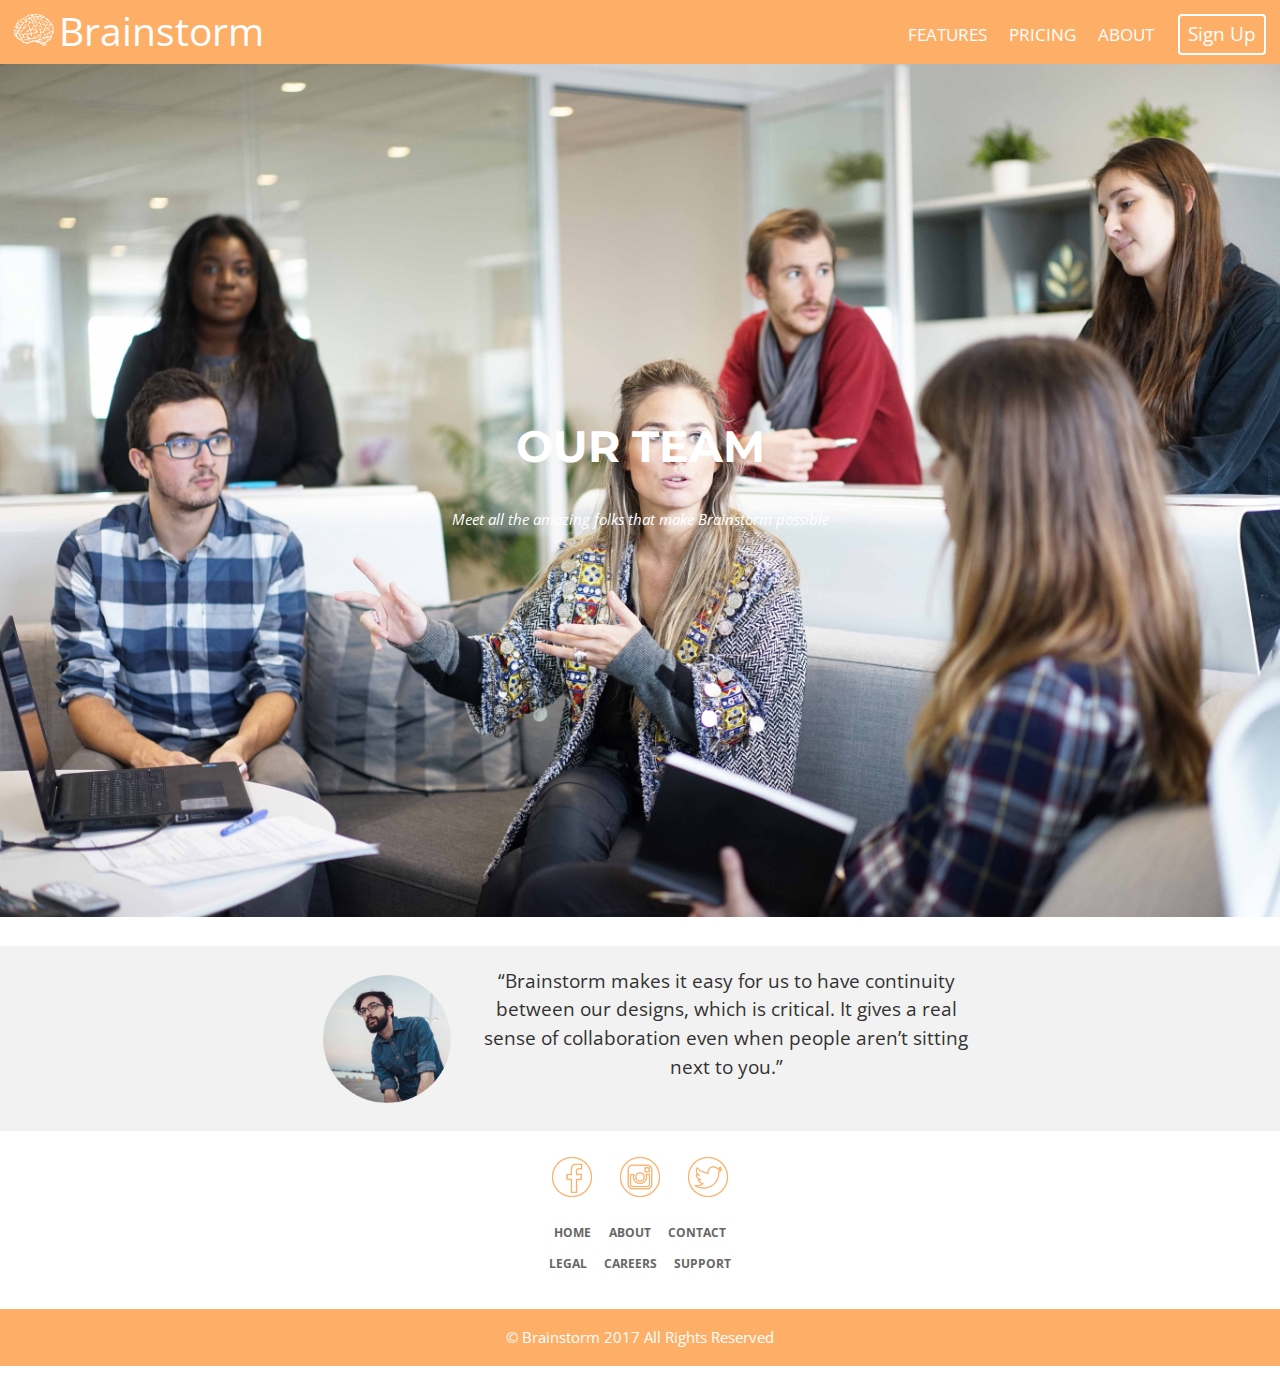
==== commit 3f8797ad: "Added review photos and quotes, fixed errors" ====
--- a/about.html
+++ b/about.html
@@ -26,8 +26,8 @@
         <nav class="nav-desk pad-t-1-2">
           <ul class="nav list-group-inline">
             <li class="milli"><a class="desk-a" href="tour.html">FEATURES</a></li>
-            <li class="milli"><a class="desk-a" href="pricing">PRICING</a></li>
-            <li class="milli"><a class="desk-a" href="log-in.html">LOG IN</a></li>
+            <li class="milli"><a class="desk-a" href="pricing.html">PRICING</a></li>
+            <li class="milli"><a class="desk-a" href="about.html">ABOUT</a></li>
             <li><a class="btn signup-btn" href="sign-up.html">Sign Up</a></li>
           </ul>
         </nav>
@@ -47,11 +47,7 @@
       </div>
     </div>
     <div class="push relative">
-      <img class="img-1 img-flex" src="images/banner-xsmall.jpg" alt="">
-      <img class="img-2 img-flex" src="images/banner-small.jpg" alt="">
-      <img class="img-3 img-flex" src="images/banner-medium.jpg" alt="">
-      <img class="img-4 img-flex" src="images/banner-large.jpg" alt="">
-      <img class="img-5 img-flex" src="images/banner-xlarge.jpg" alt="">
+      <img class="img-flex" src="images/banner4.jpg" alt="">
       <div class="absolute pin-c text-center">
         <h1 class="yotta">OUR TEAM</h1>
         <p class="micro value italic">Meet all the amazing folks that make Brainstorm possible</p>
@@ -65,10 +61,10 @@
   <section>
     <div class="max-length push-half grid grid-middle">
       <div class="island text-center unit xs-1 s-1 m-1-4 l-1-4 xl-1-4">
-        <i class="icon i-128"><img src="images/person-review-1.png" alt=""></i>
+        <i class="icon i-128"><img src="images/review4@2x.png" alt=""></i>
       </div>
       <div class="island-half text-center unit xs-1 s-1 m-3-4 l-3-4 xl-3-4">
-        <p>“Brainstorm has made every aspect of our workflow easier, leaving us with more time to be creative.”</p>
+        <p>“Brainstorm makes it easy for us to have continuity between our designs, which is critical. It gives a real sense of collaboration even when people aren’t sitting next to you.”</p>
       </div>
     </div>
   </section>
@@ -91,8 +87,8 @@
       <nav>
         <div class="text-center">
           <ul class="footer-nav list-group-inline">
-            <li class="island-quarter bold">HOME</li>
-            <li class="island-quarter bold">ABOUT</li>
+            <li class="island-quarter bold"><a class="a-footer" href="index.html">HOME</a></li>
+            <li class="island-quarter bold"><a  class="a-footer" href="about.html">ABOUT</a></li>
             <li class="island-quarter bold">CONTACT</li>
           </ul>
         </div>
@@ -106,7 +102,7 @@
       </nav>
     </div>
     <div class="footerbar">
-      <p class="island-half text-center">© Brainstorm</p>
+      <p class="micro island-half text-center">© Brainstorm 2017 All Rights Reserved</p>
     </div>
   </footer>
 
--- a/css/main.css
+++ b/css/main.css
@@ -8,6 +8,10 @@
   color: #fff;
 }
 
+.a-footer {
+  color: #666;
+}
+
 .desk-a {
   margin-left: 1em;
 }
@@ -22,11 +26,11 @@
 
 .mobile-a:hover {
   background-color: #999;
-color: #fff;
+  color: #fff;
 }
 
 .headerbar {
-  background-color: #FEAF67;
+  background-color: #feaf67;
   color: #fff;
 }
 
@@ -39,7 +43,6 @@
   display: inline-block;
 }
 
-
 .brain {
   margin: 0;
   display: inline-block;
@@ -61,7 +64,7 @@
 }
 
 .footerbar {
-  background-color: #FEAF67;
+  background-color: #feaf67;
   color: #fff;
 }
 
@@ -78,8 +81,8 @@
 }
 
 .btn:hover {
-  background-color: #FEAF67;
-  border-color: #FEAF67;
+  background-color: #feaf67;
+  border-color: #feaf67;
 }
 
 a .banner-btn {
@@ -91,17 +94,17 @@
 }
 
 .signup-btn {
-  background-color: #FEAF67;
+  background-color: #feaf67;
   border-radius: 4px;
   border: 2px solid #fff;
   color: #fff;
-  padding: .2em .4em .2em;
+  padding: .2em .4em;
   margin-left: 1em;
 }
 
 .signup-btn:hover {
   background-color: #fff;
-  color: #FEAF67;
+  color: #feaf67;
 }
 
 .nav-desk {
@@ -113,10 +116,10 @@
 }
 
 .nav-mobile {
-    position: absolute;
-    top: .3em;
-    right: .5em;
-    z-index: 1;
+  position: absolute;
+  top: .3em;
+  right: .5em;
+  z-index: 1;
 }
 
 .nav-check {
@@ -152,18 +155,17 @@
 }
 
 [type="checkbox"] + label::before {
-    content: " ";
-    display: block;
-    height: 1.8em;
-    margin-right: .3em;
-    position: absolute;
-    vertical-align: middle;
-    top: -3em;
-    width: 1.8em;
-    background-color: #fff;
-    background-size: cover;
-    border: 2px solid #666;
-    line-height: inherit;
+  content: " ";
+  display: block;
+  height: 1.8em;
+  margin-right: .3em;
+  position: absolute;
+  top: -3em;
+  width: 1.8em;
+  background-color: #fff;
+  background-size: cover;
+  border: 2px solid #666;
+  line-height: inherit;
 }
 
 .img-2,
@@ -199,9 +201,9 @@
 
 .form-button {
   padding: .375em 2em .42em;
-  background-color: #FEAF67;
+  background-color: #feaf67;
   border: 3px solid;
-  border-color: #FEAF67;
+  border-color: #feaf67;
   color: #fff;
 }
 
@@ -261,12 +263,12 @@
   }
 
   .nav {
-      display: inline-block;
-    }
+    display: inline-block;
+  }
 
   .nav-mobile {
-      display: none;
-    }
+    display: none;
+  }
 
 }
 
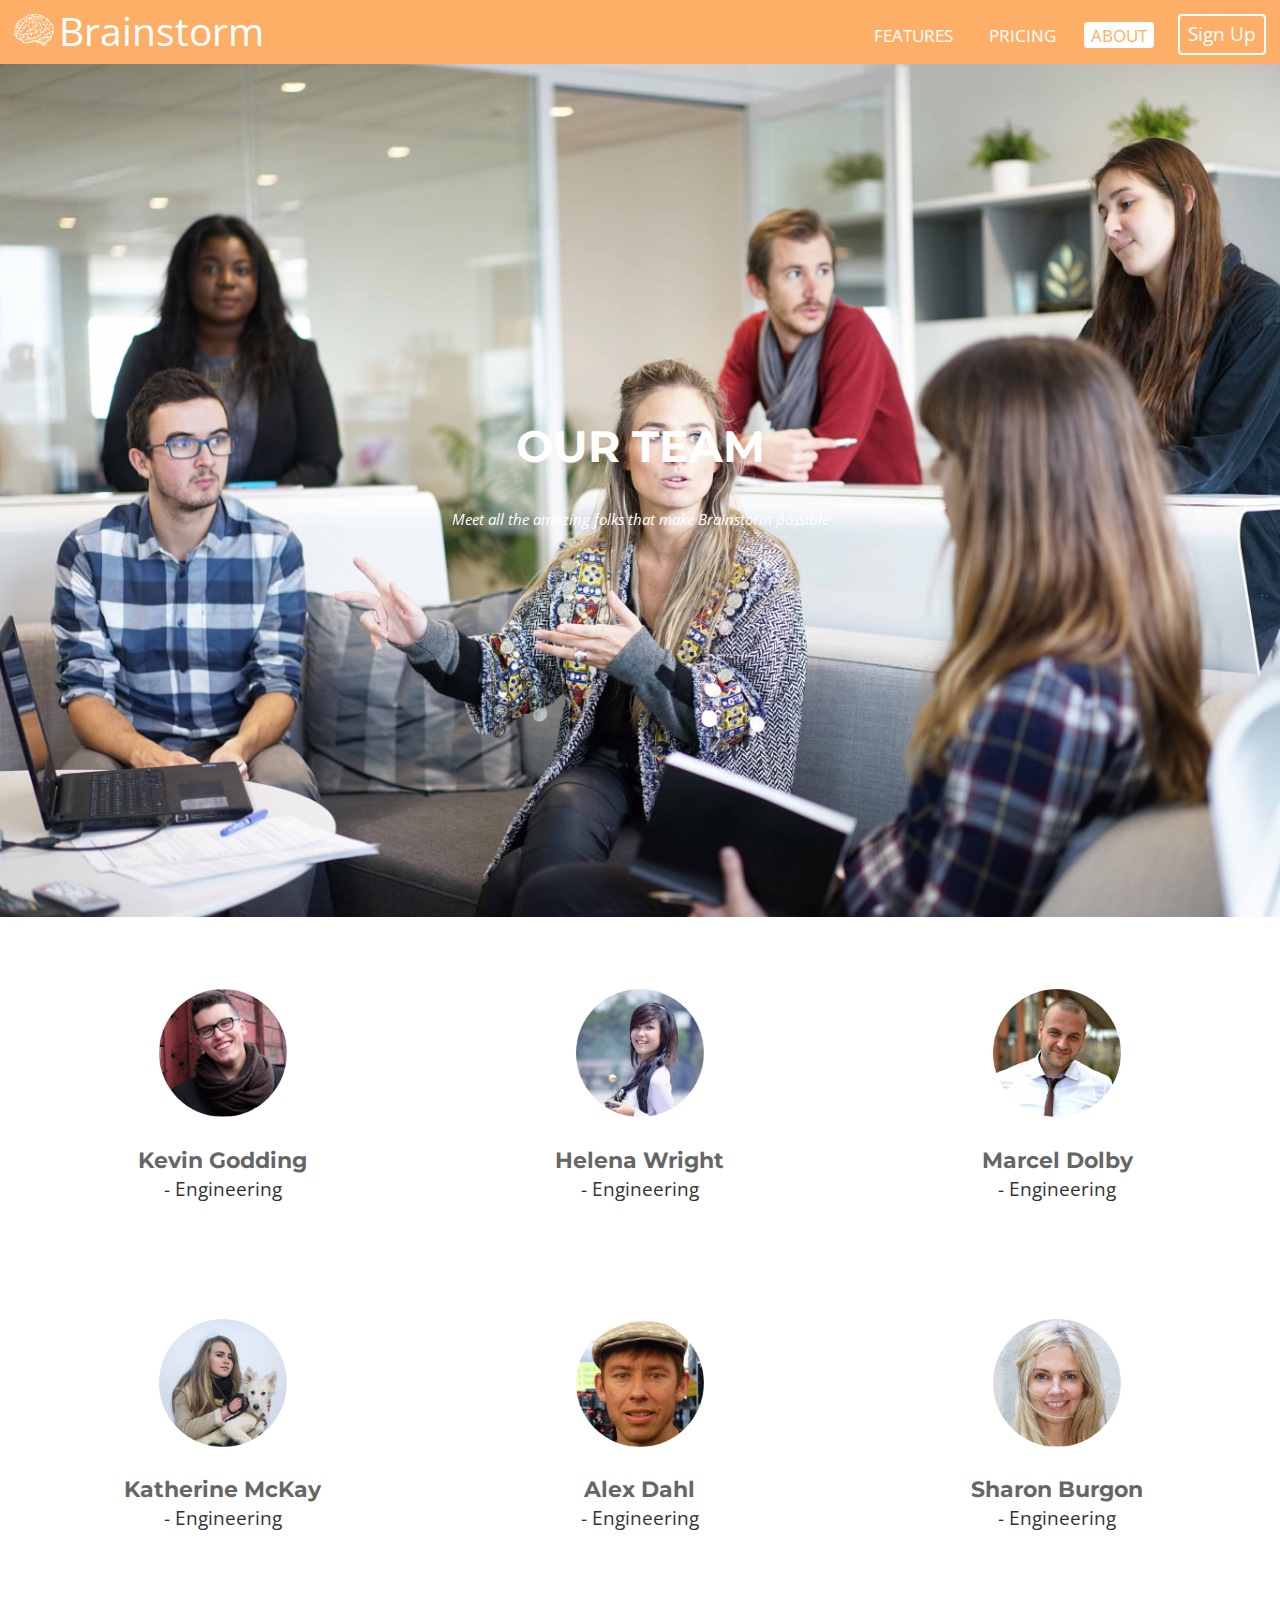
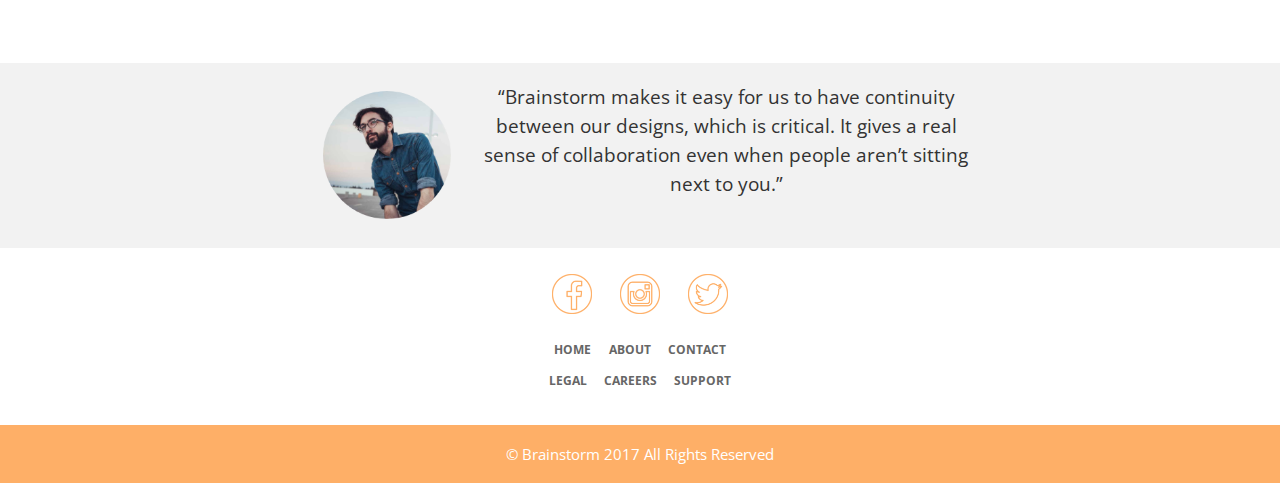
==== commit fc573a59: "Fiddled with all the navigation items" ====
--- a/about.html
+++ b/about.html
@@ -16,18 +16,18 @@
 
   <header>
     <div class="grid gutter-half headerbar">
-      <div class="unit xs-1-2">
+      <div class="unit xs-2-3 s-1-2">
         <div class="pad-t-1-2 logowrapper">
           <a href="index.html"><img class="logo" src="images/logo.png" alt=""></a>
         </div>
         <p class="brain zetta pad-b-1-8"><a href="index.html">Brainstorm</a></p>
       </div>
-      <div class="unit text-right xs-1-2">
+      <div class="unit text-right xs-1-3 s-1-2">
         <nav class="nav-desk pad-t-1-2">
           <ul class="nav list-group-inline">
             <li class="milli"><a class="desk-a" href="tour.html">FEATURES</a></li>
             <li class="milli"><a class="desk-a" href="pricing.html">PRICING</a></li>
-            <li class="milli"><a class="desk-a" href="about.html">ABOUT</a></li>
+            <li class="milli"><a class="desk-a btn-current" href="about.html">ABOUT</a></li>
             <li><a class="btn signup-btn" href="sign-up.html">Sign Up</a></li>
           </ul>
         </nav>
@@ -40,7 +40,7 @@
           <ul class="nav list-group">
             <li class="milli"><a class="mobile-a island-quarter" href="tour.html">FEATURES</a></li>
             <li class="milli"><a class="mobile-a island-quarter" href="pricing.html">PRICING</a></li>
-            <li class="milli"><a class="mobile-a island-quarter" href="about.html">ABOUT</a></li>
+            <li class="milli"><a class="mobile-current mobile-a island-quarter" href="about.html">ABOUT</a></li>
             <li class="milli"><a class="mobile-a island-quarter" href="sign-up.html">Sign Up</a></li>
           </ul>
         </nav>
@@ -55,7 +55,39 @@
     </div>
   </header>
 
-  <main class="grid grid- gutter">
+  <main class="text-center">
+    <div class="grid grid-middle push island-half text-center">
+      <div class="push island text-center unit xs-1 s-1 m-1-2 l-1-3 xl-1-3">
+        <i class="icon i-128 push"><img src="images/staff1-2x.png" alt=""></i>
+        <h2 class="mega staff push-none">Kevin Godding</h2>
+        <p>- Engineering</p>
+      </div>
+      <div class="push island text-center unit xs-1 s-1 m-1-2 l-1-3 xl-1-3">
+        <i class="icon i-128 push"><img src="images/staff2-2x.png" alt=""></i>
+        <h2 class="mega staff push-none">Helena Wright</h2>
+        <p>- Engineering</p>
+      </div>
+      <div class="push island text-center unit xs-1 s-1 m-1-2 l-1-3 xl-1-3">
+        <i class="icon i-128 push"><img src="images/staff3-2x.png" alt=""></i>
+        <h2 class="mega staff push-none">Marcel Dolby</h2>
+        <p>- Engineering</p>
+      </div>
+      <div class="push island text-center unit xs-1 s-1 m-1-2 l-1-3 xl-1-3">
+        <i class="icon i-128 push"><img src="images/staff4-2x.png" alt=""></i>
+        <h2 class="mega staff push-none">Katherine McKay</h2>
+        <p>- Engineering</p>
+      </div>
+      <div class="push island text-center unit xs-1 s-1 m-1-2 l-1-3 xl-1-3">
+        <i class="icon i-128 push"><img src="images/staff5-2x.png" alt=""></i>
+        <h2 class="mega staff push-none">Alex Dahl</h2>
+        <p>- Engineering</p>
+      </div>
+      <div class="push island text-center unit xs-1 s-1 m-1-2 l-1-3 xl-1-3">
+        <i class="icon i-128 push"><img src="images/staff6-2x.png" alt=""></i>
+        <h2 class="mega staff push-none">Sharon Burgon</h2>
+        <p>- Engineering</p>
+      </div>
+    </div>
   </main>
 
   <section>
@@ -102,7 +134,7 @@
       </nav>
     </div>
     <div class="footerbar">
-      <p class="micro island-half text-center">© Brainstorm 2017 All Rights Reserved</p>
+      <p class="push-none micro island-half text-center">© Brainstorm 2017 All Rights Reserved</p>
     </div>
   </footer>
 
--- a/css/main.css
+++ b/css/main.css
@@ -14,6 +14,25 @@
 
 .desk-a {
   margin-left: 1em;
+  padding: .1em .4em;
+}
+
+.desk-a:hover {
+  background-color: #666;
+  border-radius: 4px;
+  border: none;
+  color: #fff;
+  padding: .1em .4em;
+  margin-left: 1em;
+}
+
+.btn-current {
+  background-color: #fff;
+  border-radius: 4px;
+  border: none;
+  color: #feaf67;
+  padding: .1em .4em;
+  margin-left: 1em;
 }
 
 .mobile-a {
@@ -21,7 +40,12 @@
   text-align: center;
   color: #666;
   background-color: #f2f2f2;
-  padding: .5em 2em;
+  padding: .5em 1.3em;
+}
+
+.mobile-current {
+  background-color: #feaf67;
+  color: #fff;
 }
 
 .mobile-a:hover {
@@ -100,6 +124,10 @@
   color: #fff;
   padding: .2em .4em;
   margin-left: 1em;
+}
+
+.signup-current {
+  background-color: #666;
 }
 
 .signup-btn:hover {
@@ -175,6 +203,10 @@
   display: none;
 }
 
+.staff {
+  color: #666;
+}
+
 section {
   background-color: #f2f2f2;
 }
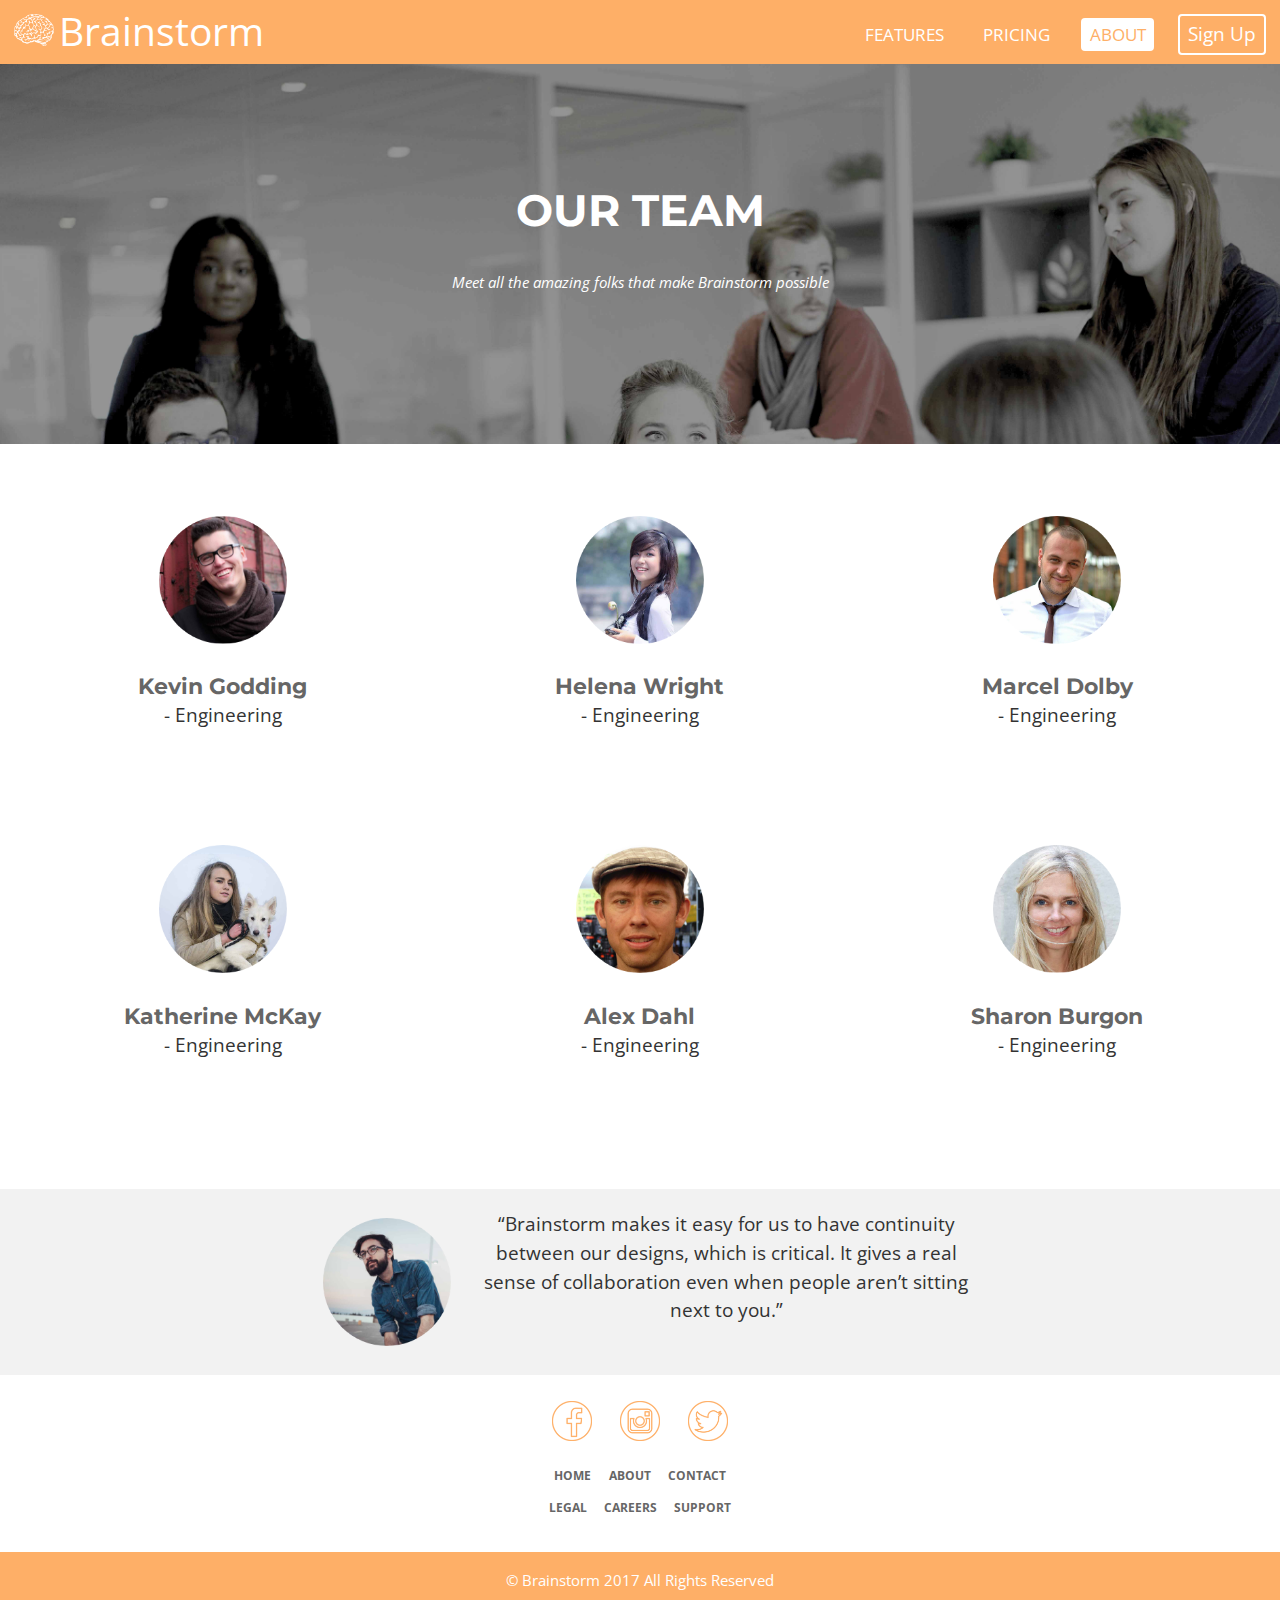
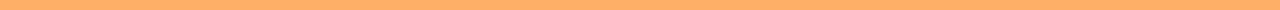
==== commit fae437dd: "Fixed banner image heights, added content." ====
--- a/about.html
+++ b/about.html
@@ -46,7 +46,7 @@
         </nav>
       </div>
     </div>
-    <div class="push relative">
+    <div class="img-maxheight push relative">
       <img class="img-flex" src="images/banner4.jpg" alt="">
       <div class="absolute pin-c text-center">
         <h1 class="yotta">OUR TEAM</h1>
@@ -93,7 +93,7 @@
   <section>
     <div class="max-length push-half grid grid-middle">
       <div class="island text-center unit xs-1 s-1 m-1-4 l-1-4 xl-1-4">
-        <i class="icon i-128"><img src="images/review4@2x.png" alt=""></i>
+        <i class="icon i-128"><img src="images/review4-2x.png" alt=""></i>
       </div>
       <div class="island-half text-center unit xs-1 s-1 m-3-4 l-3-4 xl-3-4">
         <p>“Brainstorm makes it easy for us to have continuity between our designs, which is critical. It gives a real sense of collaboration even when people aren’t sitting next to you.”</p>
--- a/css/main.css
+++ b/css/main.css
@@ -3,6 +3,11 @@
   color: #333;
 }
 
+.img-maxheight {
+  max-height: 380px;
+  overflow: hidden;
+}
+
 a {
   text-decoration: none;
   color: #fff;
@@ -14,7 +19,7 @@
 
 .desk-a {
   margin-left: 1em;
-  padding: .1em .4em;
+  padding: .3em .5em;
 }
 
 .desk-a:hover {
@@ -22,7 +27,7 @@
   border-radius: 4px;
   border: none;
   color: #fff;
-  padding: .1em .4em;
+  padding: .3em .5em;
   margin-left: 1em;
 }
 
@@ -31,7 +36,7 @@
   border-radius: 4px;
   border: none;
   color: #feaf67;
-  padding: .1em .4em;
+  padding: .3em .5em;
   margin-left: 1em;
 }
 
@@ -40,7 +45,7 @@
   text-align: center;
   color: #666;
   background-color: #f2f2f2;
-  padding: .5em 1.3em;
+  padding: .5em 3em;
 }
 
 .mobile-current {
@@ -145,7 +150,7 @@
 
 .nav-mobile {
   position: absolute;
-  top: .3em;
+  top: .4em;
   right: .5em;
   z-index: 1;
 }
@@ -239,6 +244,24 @@
   color: #fff;
 }
 
+thead {
+  background-color: #feaf67;
+  color: #fff;
+}
+
+tbody th {
+  font-weight: bold;
+  font-style: italic;
+}
+
+tbody tr:nth-child(odd) {
+  background-color: #e2e2e2;
+}
+
+table {
+  min-width: 50em;
+}
+
 @media only screen and (min-width: 25em) {
 
   .img-1,
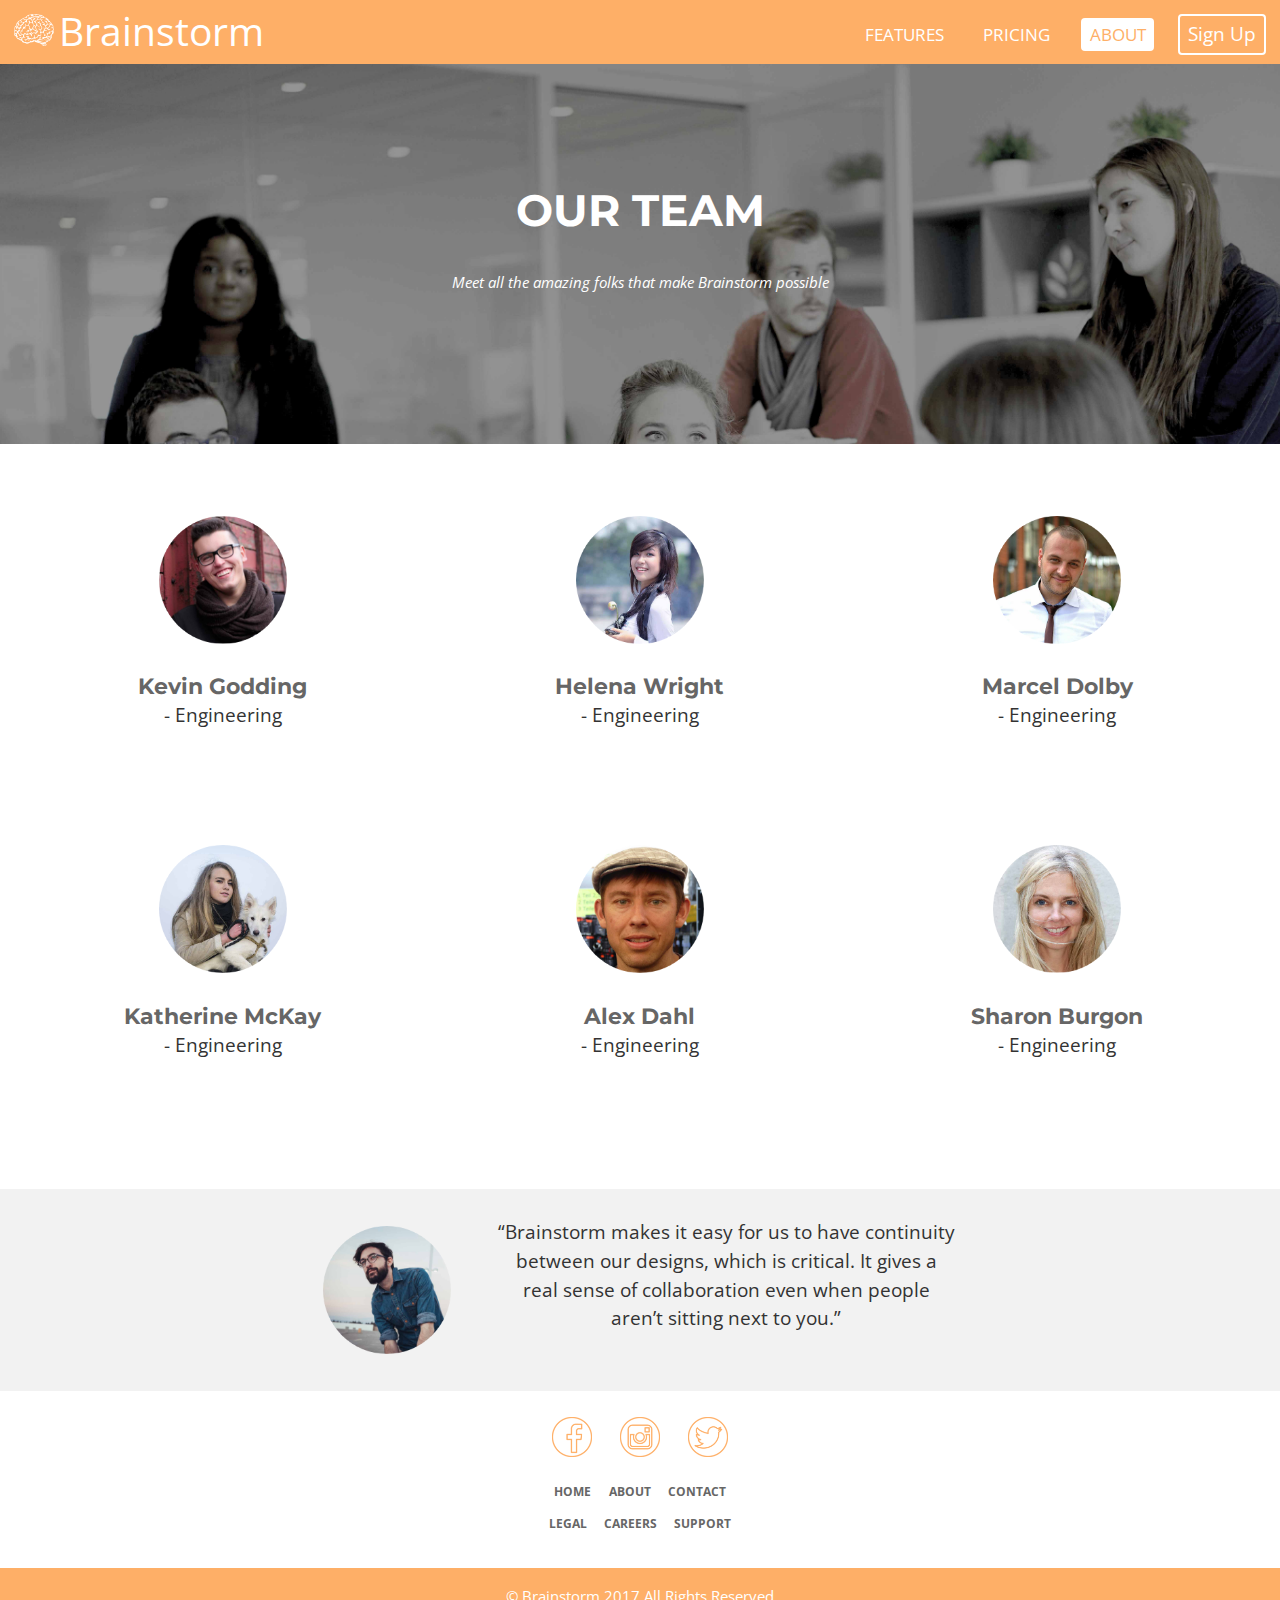
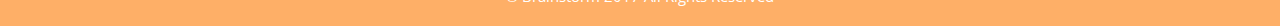
==== commit 00d6628a: "Fixed margins on my reviews. Tried making text left aligned on pricing page, but I liked it centred " ====
--- a/about.html
+++ b/about.html
@@ -96,7 +96,7 @@
         <i class="icon i-128"><img src="images/review4-2x.png" alt=""></i>
       </div>
       <div class="island-half text-center unit xs-1 s-1 m-3-4 l-3-4 xl-3-4">
-        <p>“Brainstorm makes it easy for us to have continuity between our designs, which is critical. It gives a real sense of collaboration even when people aren’t sitting next to you.”</p>
+        <p class="island-half">“Brainstorm makes it easy for us to have continuity between our designs, which is critical. It gives a real sense of collaboration even when people aren’t sitting next to you.”</p>
       </div>
     </div>
   </section>
--- a/css/main.css
+++ b/css/main.css
@@ -11,6 +11,10 @@
 a {
   text-decoration: none;
   color: #fff;
+}
+
+.dark-grey {
+  color: #333;
 }
 
 .a-footer {
@@ -259,7 +263,15 @@
 }
 
 table {
-  min-width: 50em;
+  min-width: 15em;
+}
+
+.table-features {
+  width: 3em;
+}
+
+.table-details {
+  width: 8em;
 }
 
 @media only screen and (min-width: 25em) {
